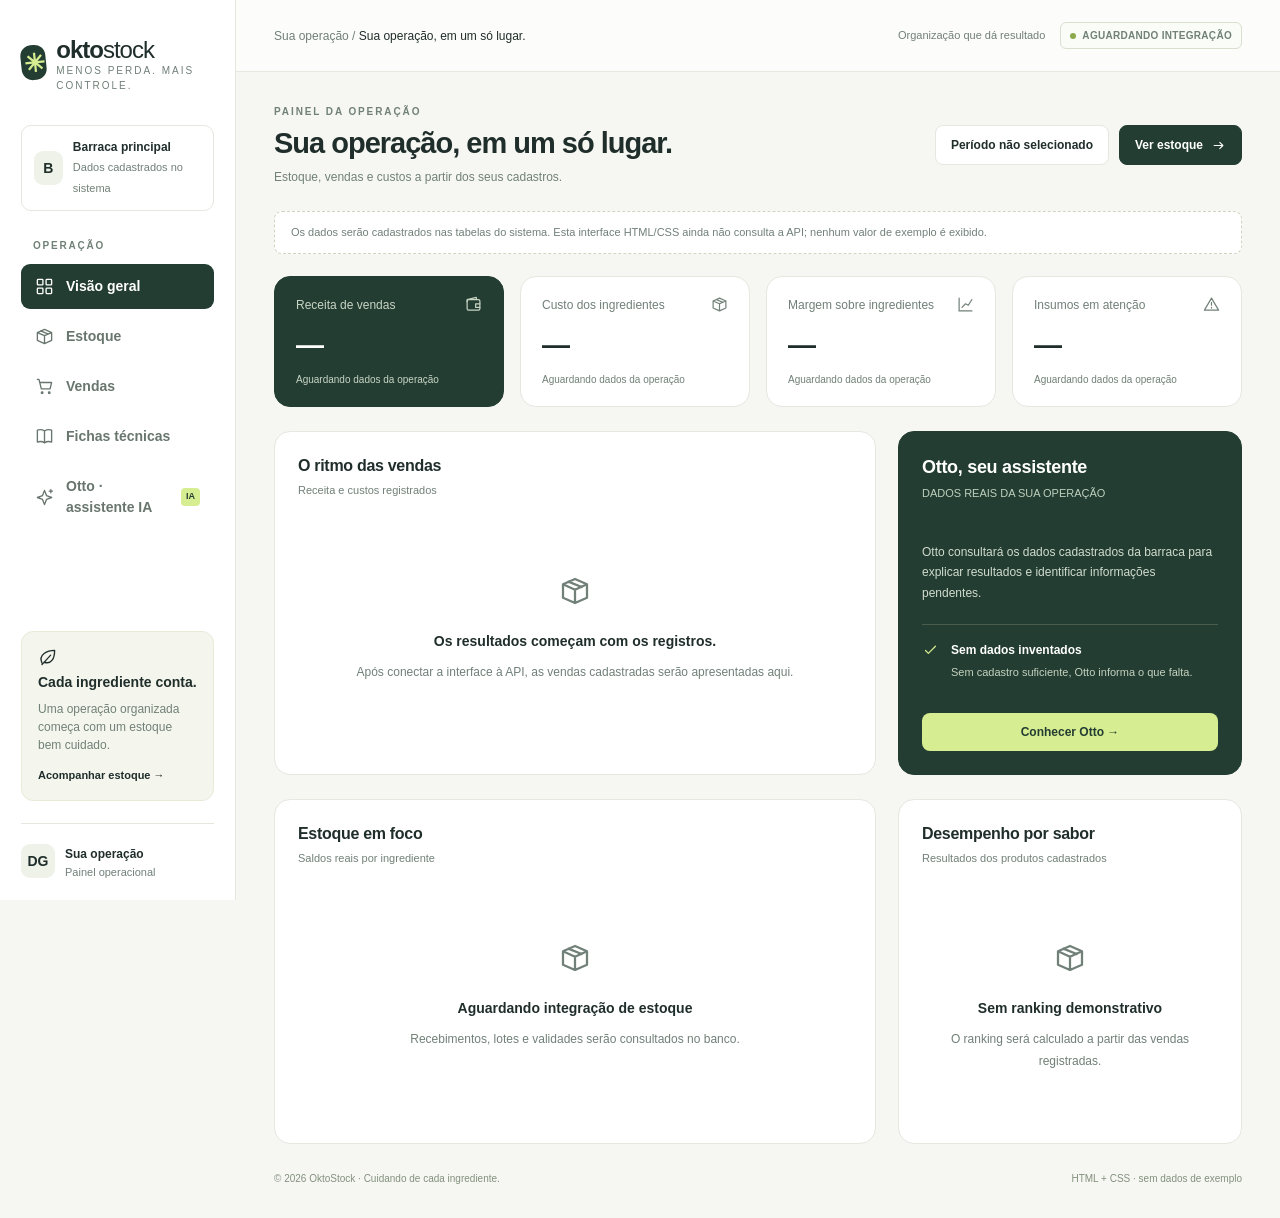
==== frontend/index.html @ 74c3a1d0 "html/css inicias feitos" ====
<!doctype html>
<html lang="pt-BR">
  <head>
    <meta charset="utf-8" />
    <meta name="viewport" content="width=device-width, initial-scale=1" />
    <meta
      name="description"
      content="OktoStock — gestão de estoque e operação para sua barraca. Interface preparada para dados cadastrados."
    />
    <meta name="color-scheme" content="light" />
    <title>Sua operação, em um só lugar. · OktoStock</title>
    <link rel="stylesheet" href="styles.css" />
  </head>
  <body>
    <a class="skip" href="#conteudo">Pular para o conteúdo</a>
    <div class="layout">
      <aside class="sidebar">
        <a class="brand" href="index.html" aria-label="OktoStock início"
          ><span class="logo">✳</span
          ><span class="brand-name"
            >okto<span style="font-weight: 400">stock</span
            ><small>MENOS PERDA. MAIS CONTROLE.</small></span
          ></a
        >
        <div class="workspace">
          <div class="avatar">B</div>
          <div>
            <strong>Barraca principal</strong
            ><span>Dados cadastrados no sistema</span>
          </div>
        </div>
        <p class="nav-label">OPERAÇÃO</p>
        <nav aria-label="Menu principal">
          <a href="index.html" aria-current="page" aria-label="Visão geral"
            ><svg class="icon" viewBox="0 0 24 24" aria-hidden="true">
              <rect x="3" y="3" width="7" height="7" rx="1" />
              <rect x="14" y="3" width="7" height="7" rx="1" />
              <rect x="3" y="14" width="7" height="7" rx="1" />
              <rect x="14" y="14" width="7" height="7" rx="1" /></svg
            ><span>Visão geral</span></a
          ><a href="estoque.html" aria-label="Estoque"
            ><svg class="icon" viewBox="0 0 24 24" aria-hidden="true">
              <path
                d="m3 7 9-4 9 4v10l-9 4-9-4Z M3 7l9 4 9-4 M12 11v10 M7 5l10 4"
              /></svg
            ><span>Estoque</span></a
          ><a href="vendas.html" aria-label="Vendas"
            ><svg class="icon" viewBox="0 0 24 24" aria-hidden="true">
              <path d="M3 3h2l3 12h11l2-8H6" />
              <circle cx="9" cy="20" r="1" />
              <circle cx="18" cy="20" r="1" /></svg
            ><span>Vendas</span></a
          ><a href="receitas.html" aria-label="Fichas técnicas"
            ><svg class="icon" viewBox="0 0 24 24" aria-hidden="true">
              <path
                d="M12 5c-3-2-6-2-9-1v15c3-1 6-1 9 1 3-2 6-2 9-1V4c-3-1-6-1-9 1Zm0 0v15"
              /></svg
            ><span>Fichas técnicas</span></a
          ><a href="agente.html" aria-label="Otto · assistente IA"
            ><svg class="icon" viewBox="0 0 24 24" aria-hidden="true">
              <path
                d="m12 3 2.5 6.5L21 12l-6.5 2.5L12 21l-2.5-6.5L3 12l6.5-2.5ZM20 2v4m-2-2h4"
              /></svg
            ><span>Otto · assistente IA</span><span class="nav-tag">IA</span></a
          >
        </nav>
        <div class="sidebar-bottom">
          <div class="tip">
            <svg class="icon" viewBox="0 0 24 24" aria-hidden="true">
              <path d="M5 19C0 8 12 3 21 3c0 10-4 18-13 15m-3 3L16 9" />
            </svg>
            <h3>Cada ingrediente conta.</h3>
            <p>Uma operação organizada começa com um estoque bem cuidado.</p>
            <a href="estoque.html">Acompanhar estoque →</a>
          </div>
          <div class="profile">
            <div class="avatar">DG</div>
            <div>
              <strong>Sua operação</strong><small>Painel operacional</small>
            </div>
          </div>
        </div>
      </aside>
      <main class="main" id="conteudo">
        <header class="topbar">
          <div class="crumb">
            Sua operação <span aria-hidden="true">/</span>
            <strong>Sua operação, em um só lugar.</strong>
          </div>
          <div class="top-meta">
            <span>Organização que dá resultado</span
            ><span class="demo-badge"
              ><span class="dot"></span> AGUARDANDO INTEGRAÇÃO</span
            >
          </div>
        </header>
        <div class="content">
          <section class="heading">
            <div>
              <p class="eyebrow">PAINEL DA OPERAÇÃO</p>
              <h1>Sua operação, em um só lugar.</h1>
              <p class="subtext">
                Estoque, vendas e custos a partir dos seus cadastros.
              </p>
            </div>
            <div class="actions">
              <span class="button">Período não selecionado</span
              ><a class="button primary" href="estoque.html"
                >Ver estoque
                <svg class="icon" viewBox="0 0 24 24" aria-hidden="true">
                  <path d="M5 12h14m-5-5 5 5-5 5" /></svg
              ></a>
            </div>
          </section>
          <div class="notice">
            Os dados serão cadastrados nas tabelas do sistema. Esta interface
            HTML/CSS ainda não consulta a API; nenhum valor de exemplo é
            exibido.
          </div>
          <div class="metrics">
            <article class="metric highlight">
              <div class="metric-top">
                Receita de vendas<svg
                  class="icon"
                  viewBox="0 0 24 24"
                  aria-hidden="true"
                >
                  <rect x="3" y="5" width="18" height="15" rx="2" />
                  <path d="M3 8V5l13-3v3m5 6h-6v5h6" />
                </svg>
              </div>
              <div class="metric-value">—</div>
              <p class="metric-foot">Aguardando dados da operação</p>
            </article>
            <article class="metric">
              <div class="metric-top">
                Custo dos ingredientes<svg
                  class="icon"
                  viewBox="0 0 24 24"
                  aria-hidden="true"
                >
                  <path
                    d="m3 7 9-4 9 4v10l-9 4-9-4Z M3 7l9 4 9-4 M12 11v10 M7 5l10 4"
                  />
                </svg>
              </div>
              <div class="metric-value">—</div>
              <p class="metric-foot">Aguardando dados da operação</p>
            </article>
            <article class="metric">
              <div class="metric-top">
                Margem sobre ingredientes<svg
                  class="icon"
                  viewBox="0 0 24 24"
                  aria-hidden="true"
                >
                  <path d="M3 3v18h18M7 16l5-5 4 2 5-8" />
                </svg>
              </div>
              <div class="metric-value">—</div>
              <p class="metric-foot">Aguardando dados da operação</p>
            </article>
            <article class="metric">
              <div class="metric-top">
                Insumos em atenção<svg
                  class="icon"
                  viewBox="0 0 24 24"
                  aria-hidden="true"
                >
                  <path d="m12 3 10 17H2Z M12 9v4m0 3v1" />
                </svg>
              </div>
              <div class="metric-value">—</div>
              <p class="metric-foot">Aguardando dados da operação</p>
            </article>
          </div>
          <div class="grid-main">
            <section class="panel">
              <div class="panel-head">
                <div>
                  <h2>O ritmo das vendas</h2>
                  <p>Receita e custos registrados</p>
                </div>
              </div>
              <div class="panel-body">
                <div class="empty-state">
                  <svg class="icon" viewBox="0 0 24 24" aria-hidden="true">
                    <path
                      d="m3 7 9-4 9 4v10l-9 4-9-4Z M3 7l9 4 9-4 M12 11v10 M7 5l10 4"
                    />
                  </svg>
                  <h3>Os resultados começam com os registros.</h3>
                  <p>
                    Após conectar a interface à API, as vendas cadastradas serão
                    apresentadas aqui.
                  </p>
                </div>
              </div>
            </section>
            <section class="panel ai-panel">
              <div class="panel-head">
                <div>
                  <h2>Otto, seu assistente</h2>
                  <p>DADOS REAIS DA SUA OPERAÇÃO</p>
                </div>
              </div>
              <div class="panel-body">
                <p class="ai-intro">
                  Otto consultará os dados cadastrados da barraca para explicar
                  resultados e identificar informações pendentes.
                </p>
                <div class="ai-item">
                  <svg class="icon" viewBox="0 0 24 24" aria-hidden="true">
                    <path d="m5 12 4 4L19 6" />
                  </svg>
                  <div>
                    <strong>Sem dados inventados</strong>
                    <p>Sem cadastro suficiente, Otto informa o que falta.</p>
                  </div>
                </div>
                <a class="button" href="agente.html">Conhecer Otto →</a>
              </div>
            </section>
          </div>
          <div class="two-cols">
            <section class="panel">
              <div class="panel-head">
                <div>
                  <h2>Estoque em foco</h2>
                  <p>Saldos reais por ingrediente</p>
                </div>
              </div>
              <div class="panel-body">
                <div class="empty-state">
                  <svg class="icon" viewBox="0 0 24 24" aria-hidden="true">
                    <path
                      d="m3 7 9-4 9 4v10l-9 4-9-4Z M3 7l9 4 9-4 M12 11v10 M7 5l10 4"
                    />
                  </svg>
                  <h3>Aguardando integração de estoque</h3>
                  <p>
                    Recebimentos, lotes e validades serão consultados no banco.
                  </p>
                </div>
              </div>
            </section>
            <section class="panel">
              <div class="panel-head">
                <div>
                  <h2>Desempenho por sabor</h2>
                  <p>Resultados dos produtos cadastrados</p>
                </div>
              </div>
              <div class="panel-body">
                <div class="empty-state">
                  <svg class="icon" viewBox="0 0 24 24" aria-hidden="true">
                    <path
                      d="m3 7 9-4 9 4v10l-9 4-9-4Z M3 7l9 4 9-4 M12 11v10 M7 5l10 4"
                    />
                  </svg>
                  <h3>Sem ranking demonstrativo</h3>
                  <p>
                    O ranking será calculado a partir das vendas registradas.
                  </p>
                </div>
              </div>
            </section>
          </div>
          <footer class="footer">
            <span>© 2026 OktoStock · Cuidando de cada ingrediente.</span
            ><span>HTML + CSS · sem dados de exemplo</span>
          </footer>
        </div>
      </main>
    </div>
  </body>
</html>
---- frontend/styles.css ----
@charset "UTF-8";
:root {
  --ink: #202e2b;
  --muted: #718078;
  --paper: #f6f7f2;
  --line: #e4e8df;
  --green: #233d32;
  --lime: #d7ed91;
  --orange: #c77a29;
  --white: #fff;
  --red: #a84838;
  --radius: 16px;
}
* {
  box-sizing: border-box;
}
body {
  margin: 0;
  background: var(--paper);
  color: var(--ink);
  font-family:
    Inter,
    -apple-system,
    BlinkMacSystemFont,
    "Segoe UI",
    sans-serif;
  font-size: 14px;
  line-height: 1.5;
}
a {
  color: inherit;
  text-decoration: none;
}
button,
input,
textarea {
  font: inherit;
}
button {
  cursor: pointer;
}
button:disabled {
  cursor: not-allowed;
  opacity: 0.55;
}
a:focus-visible,
button:focus-visible,
summary:focus-visible,
input:focus-visible,
textarea:focus-visible {
  outline: 3px solid #6e8937;
  outline-offset: 4px;
}
a:hover {
  color: #547c25;
}
.skip {
  position: fixed;
  top: -100px;
  left: 20px;
  background: white;
  padding: 12px;
  z-index: 5;
}
.skip:focus {
  top: 10px;
}
.layout {
  display: grid;
  grid-template-columns: 236px minmax(0, 1fr);
  min-height: 100vh;
}
.sidebar {
  position: sticky;
  top: 0;
  height: 100vh;
  overflow-y: auto;
  background: #fff;
  border-right: 1px solid var(--line);
  padding: 32px 21px 20px;
  display: flex;
  flex-direction: column;
}
.brand {
  display: flex;
  align-items: center;
  gap: 10px;
  font-size: 24px;
  font-weight: 800;
  letter-spacing: -1px;
}
.logo {
  width: 35px;
  height: 35px;
  background: var(--green);
  color: var(--lime);
  display: grid;
  place-items: center;
  border-radius: 11px;
  transform: rotate(-6deg);
  font-size: 25px;
}
.brand small {
  font-size: 10px;
  font-weight: 500;
  letter-spacing: 2px;
  display: block;
  color: var(--muted);
  margin-top: -5px;
}
.workspace {
  display: flex;
  gap: 10px;
  align-items: center;
  border: 1px solid var(--line);
  border-radius: 10px;
  padding: 12px;
  margin: 32px 0 27px;
}
.avatar {
  width: 34px;
  height: 34px;
  display: grid;
  place-items: center;
  background: #eef2e8;
  border-radius: 9px;
  font-weight: 700;
}
.workspace strong {
  display: block;
  font-size: 12px;
}
.workspace span {
  font-size: 11px;
  color: var(--muted);
}
.nav-label {
  font-size: 10px;
  color: var(--muted);
  font-weight: 700;
  letter-spacing: 1.8px;
  margin: 0 12px 11px;
}
nav {
  display: flex;
  flex-direction: column;
  gap: 5px;
}
nav a {
  display: flex;
  gap: 12px;
  align-items: center;
  padding: 12px 14px;
  border-radius: 9px;
  color: #68766e;
  font-weight: 550;
}
nav a[aria-current="page"] {
  background: var(--green);
  color: #fff;
}
nav a:hover:not([aria-current]) {
  background: #f0f4ea;
}
.icon {
  width: 19px;
  height: 19px;
  fill: none;
  stroke: currentColor;
  stroke-width: 1.7;
  stroke-linecap: round;
  stroke-linejoin: round;
  flex-shrink: 0;
}
.nav-tag {
  font-size: 9px;
  background: var(--lime);
  color: var(--green);
  border-radius: 4px;
  padding: 2px 5px;
  margin-left: auto;
}
.sidebar-bottom {
  margin-top: auto;
  padding-top: 28px;
}
.tip {
  background: #f4f6ed;
  border: 1px solid #e7ecd9;
  padding: 16px;
  border-radius: 12px;
  font-size: 12px;
}
.tip p {
  color: var(--muted);
  margin: 7px 0 12px;
}
.tip a {
  font-size: 11px;
  font-weight: 650;
}
.profile {
  border-top: 1px solid var(--line);
  margin-top: 22px;
  padding-top: 19px;
  display: flex;
  gap: 10px;
  align-items: center;
}
.profile strong {
  font-size: 12px;
}
.profile small {
  display: block;
  color: var(--muted);
  font-size: 11px;
}
.main {
  min-width: 0;
}
.topbar {
  padding: 22px 38px;
  display: flex;
  justify-content: space-between;
  align-items: center;
  border-bottom: 1px solid var(--line);
  background: rgba(255, 255, 255, 0.65);
  gap: 15px;
}
.crumb {
  font-size: 12px;
  color: var(--muted);
}
.crumb strong {
  color: var(--ink);
  font-weight: 500;
}
.top-meta {
  display: flex;
  gap: 15px;
  align-items: center;
  font-size: 11px;
  color: var(--muted);
}
.demo-badge {
  display: inline-flex;
  align-items: center;
  gap: 6px;
  padding: 5px 9px;
  border: 1px solid #d9dfcf;
  border-radius: 6px;
  font-size: 10px;
  font-weight: 650;
  letter-spacing: 0.3px;
  background: #fafcf7;
}
.dot {
  width: 6px;
  height: 6px;
  background: #8caa4b;
  border-radius: 50%;
  display: inline-block;
}
.content {
  padding: 32px 38px;
  max-width: 1600px;
  margin: auto;
}
.heading {
  display: flex;
  justify-content: space-between;
  align-items: center;
  margin-bottom: 25px;
  gap: 20px;
}
.eyebrow {
  text-transform: uppercase;
  font-size: 10px;
  letter-spacing: 1.9px;
  color: var(--muted);
  font-weight: 700;
  margin: 0 0 6px;
}
h1 {
  font-size: 29px;
  line-height: 1.25;
  letter-spacing: -1px;
  margin: 0 0 7px;
  font-weight: 650;
}
h2 {
  font-size: 16px;
  letter-spacing: -0.3px;
  margin: 0;
}
h3 {
  font-size: 14px;
  margin: 0;
}
p {
  margin: 0;
}
.subtext {
  font-size: 12px;
  color: var(--muted);
}
.actions {
  display: flex;
  gap: 10px;
  align-items: center;
}
.button {
  display: inline-flex;
  align-items: center;
  justify-content: center;
  gap: 8px;
  padding: 10px 15px;
  border: 1px solid var(--line);
  border-radius: 8px;
  background: #fff;
  font-weight: 600;
  font-size: 12px;
  white-space: nowrap;
}
.button.primary {
  background: var(--green);
  color: white;
  border-color: var(--green);
}
.button.primary:hover {
  background: #395a45;
}
.button .icon {
  width: 15px;
  height: 15px;
}
.banner {
  display: flex;
  align-items: center;
  gap: 12px;
  background: #edf2e0;
  border: 1px solid #e0e8cc;
  padding: 12px 17px;
  border-radius: 10px;
  margin-bottom: 25px;
  font-size: 12px;
}
.banner .icon {
  color: #61773b;
}
.banner a {
  margin-left: auto;
  white-space: nowrap;
  font-weight: 600;
  font-size: 11px;
}
.metrics {
  display: grid;
  grid-template-columns: repeat(4, minmax(0, 1fr));
  gap: 16px;
  margin-bottom: 24px;
}
.metric {
  background: #fff;
  border: 1px solid var(--line);
  border-radius: var(--radius);
  padding: 19px 21px;
}
.metric-top {
  display: flex;
  justify-content: space-between;
  color: var(--muted);
  font-size: 12px;
  align-items: center;
  margin-bottom: 14px;
}
.metric-top .icon {
  width: 17px;
  height: 17px;
}
.metric-value {
  font-size: 28px;
  letter-spacing: -1.2px;
  font-weight: 650;
  line-height: 1.2;
}
.metric-value small {
  font-size: 17px;
}
.metric-foot {
  font-size: 10px;
  color: var(--muted);
  margin-top: 11px;
}
.metric-foot strong {
  color: #698437;
  font-weight: 600;
}
.metric.highlight {
  background: var(--green);
  color: #fff;
  border-color: var(--green);
}
.metric.highlight .metric-top,
.metric.highlight .metric-foot {
  color: #c8d5c4;
}
.metric.highlight .metric-foot strong {
  color: var(--lime);
}
.grid-main {
  display: grid;
  grid-template-columns: minmax(0, 1.75fr) minmax(270px, 1fr);
  gap: 22px;
  margin-bottom: 24px;
}
.panel {
  background: white;
  border: 1px solid var(--line);
  border-radius: var(--radius);
  min-width: 0;
  overflow: hidden;
}
.panel-head {
  display: flex;
  align-items: center;
  justify-content: space-between;
  padding: 22px 23px 10px;
  gap: 12px;
}
.panel-head p {
  font-size: 11px;
  color: var(--muted);
  margin-top: 4px;
}
.panel-head > a {
  font-size: 11px;
  color: #65783e;
  font-weight: 600;
}
.panel-body {
  padding: 18px 23px 23px;
}
.period {
  font-size: 10px;
  padding: 6px 9px;
  background: #f5f7ef;
  border: 1px solid var(--line);
  border-radius: 6px;
  white-space: nowrap;
}
.legend {
  display: flex;
  gap: 15px;
  font-size: 10px;
  color: var(--muted);
  padding: 4px 23px;
}
.legend span:before {
  content: "";
  display: inline-block;
  width: 7px;
  height: 7px;
  background: var(--green);
  border-radius: 2px;
  margin-right: 5px;
}
.legend span:last-child:before {
  background: var(--lime);
}
.chart {
  height: 205px;
  margin: 17px 24px 20px 56px;
  display: flex;
  gap: 9%;
  align-items: flex-end;
  justify-content: space-around;
  border-bottom: 1px solid var(--line);
  background: repeating-linear-gradient(
    to top,
    transparent 0,
    transparent 49px,
    #edf0e8 50px
  );
  position: relative;
}
.chart:before {
  content: "R$ 1.000";
  position: absolute;
  left: -46px;
  top: -5px;
  font-size: 9px;
  color: var(--muted);
}
.chart:after {
  content: "R$ 0";
  position: absolute;
  left: -30px;
  bottom: -5px;
  font-size: 9px;
  color: var(--muted);
}
.bar-pair {
  height: 100%;
  width: 34px;
  display: flex;
  align-items: flex-end;
  gap: 4px;
  position: relative;
}
.bar {
  width: 15px;
  background: var(--green);
  border-radius: 4px 4px 0 0;
}
.bar.alt {
  background: var(--lime);
}
.bar-pair > span {
  position: absolute;
  bottom: -23px;
  left: 50%;
  transform: translateX(-50%);
  font-size: 10px;
  color: var(--muted);
}
.chart-footer {
  margin: 38px 23px 19px;
  padding-top: 12px;
  border-top: 1px solid var(--line);
  font-size: 10px;
  color: var(--muted);
  display: flex;
  justify-content: space-between;
}
.ai-panel {
  background: var(--green);
  border-color: var(--green);
  color: white;
  position: relative;
}
.ai-panel .panel-head p {
  color: #bfcfbd;
}
.spark {
  width: 37px;
  height: 37px;
  background: #405643;
  border: 1px solid #566749;
  border-radius: 11px;
  display: grid;
  place-items: center;
  color: var(--lime);
}
.ai-panel h2 {
  font-size: 18px;
}
.ai-intro {
  font-size: 12px;
  color: #d1dccd;
  line-height: 1.7;
  margin: 12px 0 21px;
}
.ai-item {
  display: flex;
  gap: 12px;
  padding: 14px 0;
  border-top: 1px solid #4a5d4b;
}
.ai-item .icon {
  color: var(--lime);
  margin-top: 2px;
  width: 17px;
}
.ai-item p {
  font-size: 11px;
  color: #c5d2bf;
  margin-top: 4px;
}
.ai-item strong {
  font-size: 12px;
  font-weight: 550;
}
.ai-panel .button {
  width: 100%;
  background: var(--lime);
  border: 0;
  color: var(--green);
  margin-top: 18px;
}
.two-cols {
  display: grid;
  grid-template-columns: minmax(0, 1.75fr) minmax(270px, 1fr);
  gap: 22px;
}
.table-scroll {
  overflow: auto;
}
table {
  border-collapse: collapse;
  width: 100%;
  text-align: left;
  white-space: nowrap;
  font-size: 12px;
}
th {
  color: var(--muted);
  font-size: 10px;
  font-weight: 500;
  background: #fafbf7;
  padding: 12px 23px;
  border-bottom: 1px solid var(--line);
}
td {
  padding: 14px 23px;
  border-bottom: 1px solid #eff1e9;
}
tbody tr:last-child td {
  border-bottom: 0;
}
.item-title {
  font-weight: 600;
}
.item-title small {
  display: block;
  color: var(--muted);
  font-size: 10px;
  font-weight: 400;
  margin-top: 3px;
}
.pill {
  padding: 4px 8px;
  font-size: 10px;
  display: inline-block;
  border-radius: 5px;
  background: #eef3e3;
  color: #5d713c;
  font-weight: 550;
}
.pill.warn {
  color: #a16b24;
  background: #faf0db;
}
.pill.red {
  color: #a34b3d;
  background: #f9e9e4;
}
.rank-item {
  display: flex;
  gap: 12px;
  align-items: center;
  padding: 13px 0;
  border-bottom: 1px solid #eff1e9;
}
.rank-item:last-child {
  border: 0;
}
.rank-number {
  font-size: 10px;
  color: var(--muted);
  width: 17px;
}
.food-symbol {
  width: 36px;
  height: 36px;
  border-radius: 10px;
  background: #f4ead5;
  display: grid;
  place-items: center;
  font-size: 18px;
}
.rank-item strong {
  font-size: 12px;
}
.rank-item small {
  display: block;
  font-size: 10px;
  color: var(--muted);
}
.rank-item .count {
  margin-left: auto;
  font-size: 12px;
  font-weight: 650;
}
.footer {
  display: flex;
  justify-content: space-between;
  font-size: 10px;
  color: #83907e;
  margin-top: 27px;
  gap: 15px;
}
.notice {
  font-size: 11px;
  color: var(--muted);
  padding: 12px 16px;
  background: #fff;
  border: 1px dashed #cdd6bf;
  border-radius: 8px;
  margin-bottom: 22px;
}
.tabs {
  display: flex;
  gap: 20px;
  margin: 0 0 22px;
  border-bottom: 1px solid var(--line);
  font-size: 12px;
}
.tabs a {
  padding: 0 3px 12px;
}
.tabs .selected {
  border-bottom: 2px solid var(--green);
  font-weight: 650;
}
.cards {
  display: grid;
  grid-template-columns: repeat(3, minmax(0, 1fr));
  gap: 20px;
}
.recipe-art {
  height: 135px;
  background: #eef0df;
  display: flex;
  align-items: center;
  justify-content: center;
  font-size: 60px;
  border-bottom: 1px solid var(--line);
}
.recipe-art.orange {
  background: #f4e6cc;
}
.recipe-art.pink {
  background: #f1e5dc;
}
.recipe-card .panel-body {
  padding: 20px;
}
.recipe-title {
  display: flex;
  justify-content: space-between;
  gap: 8px;
}
.recipe-card p {
  font-size: 12px;
  color: var(--muted);
  margin: 8px 0 17px;
}
.recipe-info {
  display: flex;
  justify-content: space-between;
  padding: 12px 0;
  border-top: 1px solid var(--line);
  font-size: 11px;
}
.recipe-info strong {
  font-size: 15px;
}
.recipe-card summary {
  cursor: pointer;
  font-size: 12px;
  font-weight: 600;
  padding: 12px 0 0;
  color: #526c31;
}
.recipe-card ul {
  padding-left: 17px;
  font-size: 11px;
  color: var(--muted);
}
.agent-grid {
  display: grid;
  grid-template-columns: minmax(0, 1.7fr) minmax(260px, 1fr);
  gap: 23px;
}
.agent-welcome {
  padding: 35px 32px;
}
.agent-welcome h2 {
  font-size: 25px;
  margin: 18px 0 10px;
  letter-spacing: -0.7px;
}
.agent-welcome > p {
  max-width: 440px;
  color: var(--muted);
  font-size: 13px;
  line-height: 1.8;
}
.suggestions {
  display: grid;
  grid-template-columns: 1fr 1fr;
  gap: 11px;
  margin: 28px 0;
}
.suggestion {
  padding: 16px;
  border: 1px solid var(--line);
  border-radius: 10px;
  background: #fafbf7;
}
.suggestion .icon {
  color: #739146;
  margin-bottom: 12px;
}
.suggestion strong {
  font-size: 12px;
  display: block;
}
.suggestion p {
  font-size: 11px;
  color: var(--muted);
  margin-top: 5px;
}
.question-box {
  border: 1px solid #dce3d2;
  padding: 16px;
  border-radius: 12px;
  background: #f7f9f2;
}
.question-box textarea {
  display: block;
  width: 100%;
  background: transparent;
  border: 0;
  resize: vertical;
  min-height: 60px;
  color: var(--muted);
  font-size: 12px;
}
.question-bottom {
  display: flex;
  justify-content: space-between;
  align-items: center;
  gap: 12px;
  font-size: 10px;
  color: var(--muted);
}
.status-list {
  list-style: none;
  padding: 0;
  margin: 0;
}
.status-list li {
  padding: 15px 0;
  border-bottom: 1px solid var(--line);
  display: flex;
  justify-content: space-between;
  gap: 10px;
  font-size: 12px;
}
.status-list li:last-child {
  border: 0;
}
.help {
  font-size: 12px;
  color: var(--muted);
  line-height: 1.8;
}
.help summary {
  cursor: pointer;
  color: var(--ink);
  font-weight: 600;
  padding: 10px 0;
}
.help p {
  padding: 0 0 12px;
}
.code {
  font-family: monospace;
  background: #f1f4eb;
  border-radius: 4px;
  padding: 2px 5px;
  font-size: 11px;
  overflow-wrap: anywhere;
}
.callout {
  background: #f1f5e6;
  border: 1px solid #dce6c5;
  border-radius: 12px;
  padding: 21px;
  margin-top: 20px;
}
.callout p {
  font-size: 12px;
  color: #67745a;
  margin: 8px 0 0;
}
.sales-summary {
  display: flex;
  gap: 30px;
  padding: 21px 23px;
  border-top: 1px solid var(--line);
  font-size: 12px;
}
.sales-summary strong {
  display: block;
  font-size: 18px;
  margin-top: 4px;
}
.mobile-label {
  display: none;
}
@media (min-width: 1600px) {
  .content {
    padding-top: 42px;
  }
  .chart {
    height: 240px;
  }
}
@media (max-width: 1150px) {
  .layout {
    grid-template-columns: 200px minmax(0, 1fr);
  }
  .sidebar {
    padding: 28px 14px;
  }
  .content {
    padding: 27px 24px;
  }
  .topbar {
    padding: 20px 24px;
  }
  .metrics {
    gap: 12px;
  }
  .metric {
    padding: 16px;
  }
  .metric-value {
    font-size: 24px;
  }
  .grid-main,
  .two-cols {
    grid-template-columns: minmax(0, 1.4fr) minmax(250px, 1fr);
  }
  .cards {
    grid-template-columns: repeat(2, minmax(0, 1fr));
  }
  .heading .actions .button:first-child {
    display: none;
  }
}
@media (max-width: 900px) {
  .layout {
    grid-template-columns: 76px minmax(0, 1fr);
  }
  .sidebar {
    padding: 25px 12px;
  }
  .brand {
    justify-content: center;
  }
  .brand-name,
  .workspace,
  .nav-label,
  nav a span,
  .sidebar-bottom,
  .profile {
    display: none;
  }
  nav {
    margin-top: 40px;
  }
  nav a {
    padding: 14px;
    justify-content: center;
  }
  .grid-main,
  .two-cols,
  .agent-grid {
    grid-template-columns: 1fr;
  }
  .metrics {
    grid-template-columns: repeat(2, minmax(0, 1fr));
  }
  .ai-panel .panel-body {
    padding-top: 5px;
  }
  .ai-item {
    padding: 12px 0;
  }
  .top-meta > span:first-child {
    display: none;
  }
  .chart {
    height: 220px;
  }
  .heading {
    align-items: flex-start;
  }
}
@media (max-width: 560px) {
  .layout {
    display: block;
  }
  .sidebar {
    position: relative;
    height: auto;
    width: 100%;
    padding: 15px 17px;
    border-right: 0;
    border-bottom: 1px solid var(--line);
  }
  .brand {
    justify-content: flex-start;
    font-size: 21px;
  }
  .brand-name {
    display: block;
  }
  .brand small {
    font-size: 8px;
  }
  .logo {
    height: 30px;
    width: 30px;
  }
  .sidebar nav {
    margin-top: 17px;
    flex-direction: row;
    justify-content: space-between;
    gap: 3px;
  }
  nav a {
    padding: 9px 11px;
  }
  .topbar {
    padding: 13px 18px;
  }
  .content {
    padding: 24px 17px;
  }
  .heading {
    gap: 12px;
  }
  .heading .actions {
    display: none;
  }
  h1 {
    font-size: 26px;
  }
  .metrics {
    gap: 10px;
  }
  .metric {
    padding: 15px 12px;
  }
  .metric-top {
    font-size: 10px;
    gap: 4px;
  }
  .metric-top .icon {
    width: 14px;
  }
  .metric-value {
    font-size: 23px;
  }
  .metric-foot {
    font-size: 9px;
  }
  .banner {
    align-items: flex-start;
    font-size: 11px;
    padding: 12px;
    gap: 8px;
  }
  .banner a {
    display: none;
  }
  .banner .icon {
    width: 17px;
  }
  .panel-head {
    padding: 20px 17px 10px;
  }
  .panel-body {
    padding: 16px 17px 20px;
  }
  .panel-head h2 {
    font-size: 15px;
  }
  .cards {
    grid-template-columns: 1fr;
  }
  .agent-welcome {
    padding: 24px 20px;
  }
  .suggestions {
    grid-template-columns: 1fr;
  }
  .question-bottom {
    align-items: flex-end;
  }
  .footer {
    font-size: 9px;
  }
  .top-meta {
    gap: 0;
  }
  .demo-badge {
    font-size: 9px;
  }
  .chart {
    gap: 4%;
    margin-right: 18px;
  }
  .chart-footer {
    font-size: 9px;
  }
  .sales-summary {
    gap: 20px;
  }
  .tabs {
    gap: 18px;
    font-size: 11px;
  }
  th,
  td {
    padding-left: 17px;
    padding-right: 17px;
  }
}

.empty-state {
  text-align: center;
  padding: 48px 18px;
  color: var(--muted);
}
.empty-state .icon {
  width: 32px;
  height: 32px;
  margin-bottom: 18px;
}
.empty-state h3 {
  color: var(--ink);
  margin-bottom: 10px;
}
.empty-state p {
  max-width: 440px;
  margin: auto;
  font-size: 12px;
  line-height: 1.8;
}

.flavor-cards {
  grid-template-columns: repeat(2, minmax(0, 1fr));
}
.potato-photo {
  background: #e9eddf;
  aspect-ratio: 4 / 3;
  padding: 12px;
  border-bottom: 1px solid var(--line);
}
.potato-photo img {
  display: block;
  width: 100%;
  height: 100%;
  object-fit: contain;
  border-radius: 10px;
}
.recipe-card .photo-credit {
  border-top: 1px solid var(--line);
}
.recipe-card .photo-credit p {
  margin-bottom: 7px;
  font-size: 11px;
}
.photo-credit a {
  font-size: 11px;
  text-decoration: underline;
  text-underline-offset: 3px;
}
@media (max-width: 620px) {
  .flavor-cards {
    grid-template-columns: 1fr;
  }
}
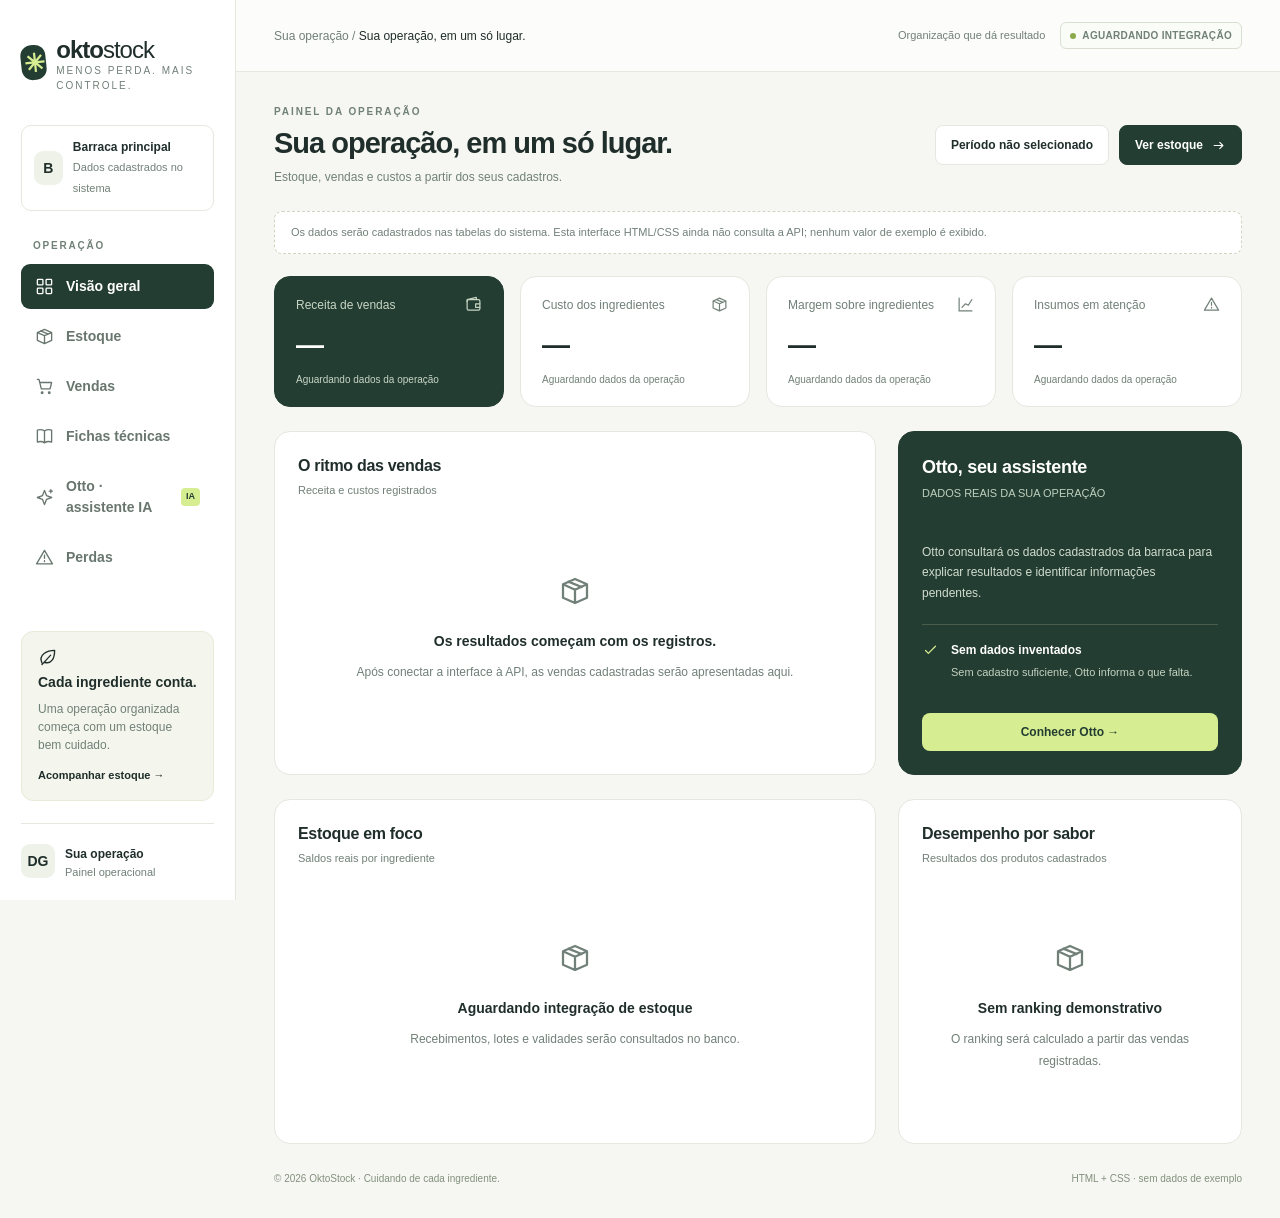
==== commit d13ba07c: "parte sobre perdas das receitas, estoque" ====
--- a/frontend/index.html
+++ b/frontend/index.html
@@ -63,6 +63,11 @@
               /></svg
             ><span>Otto · assistente IA</span><span class="nav-tag">IA</span></a
           >
+          <a href="perdas.html" aria-label="Perdas"
+            ><svg class="icon" viewBox="0 0 24 24" aria-hidden="true">
+              <path d="m12 3 10 17H2Z M12 9v4m0 3v1" /></svg
+            ><span>Perdas</span></a
+          >
         </nav>
         <div class="sidebar-bottom">
           <div class="tip">
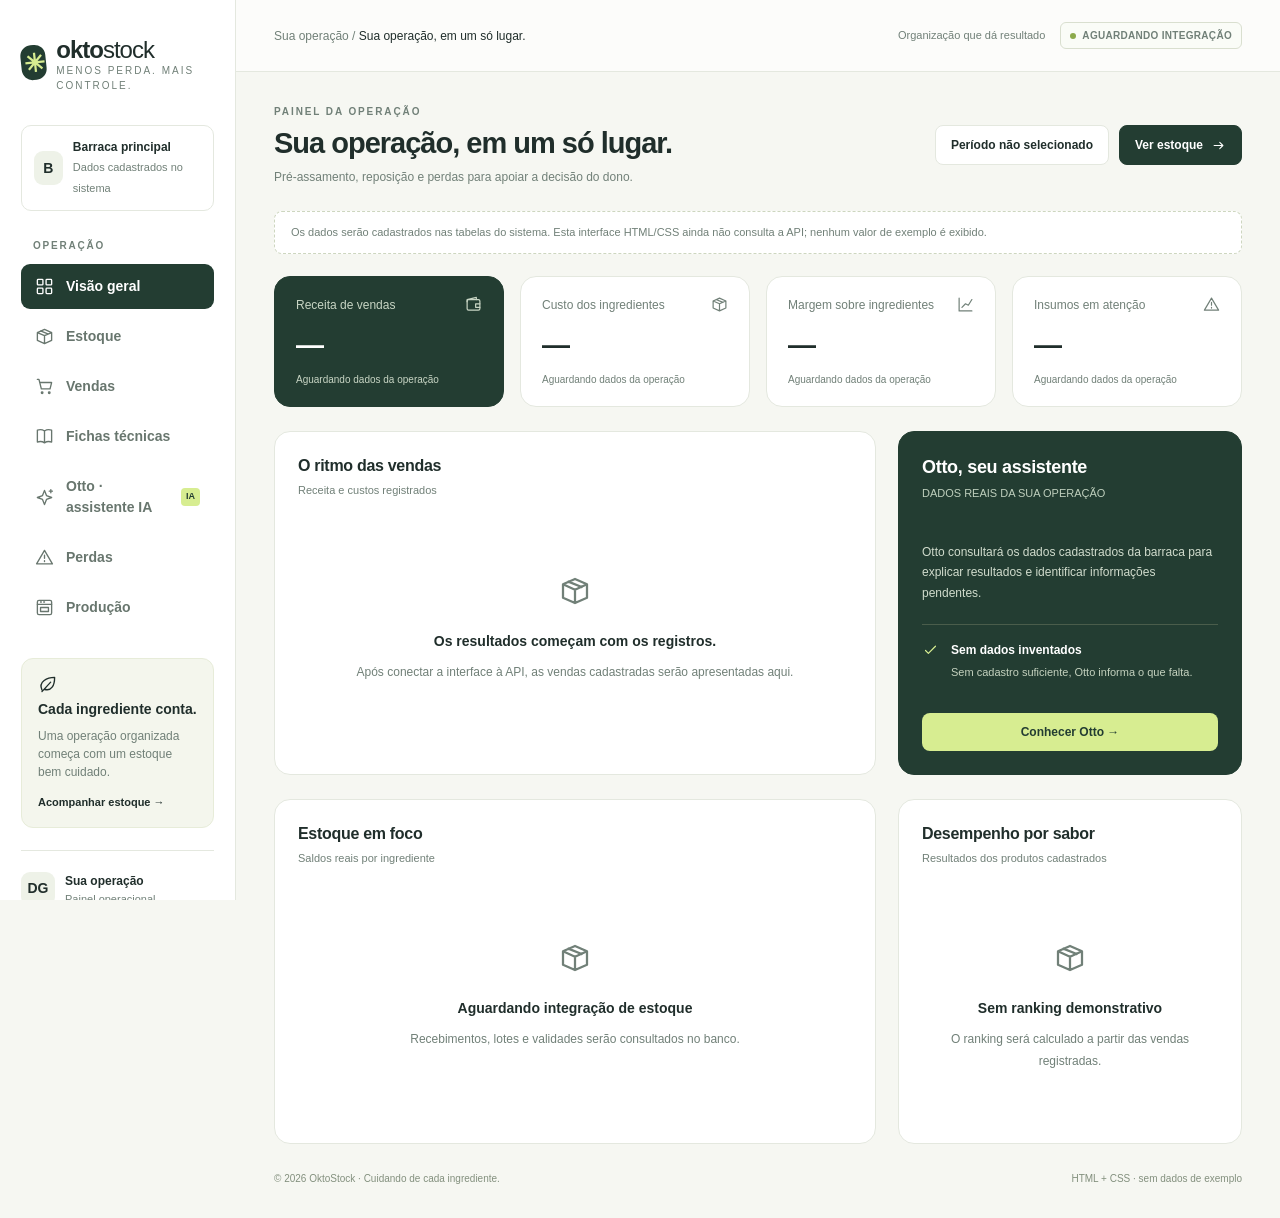
==== commit 7d2bc2e1: "Adiciona planejamento de pre-assamento e foco em perdas para a banca" ====
--- a/frontend/index.html
+++ b/frontend/index.html
@@ -68,6 +68,12 @@
               <path d="m12 3 10 17H2Z M12 9v4m0 3v1" /></svg
             ><span>Perdas</span></a
           >
+          <a href="producao.html" aria-label="Produção"
+            ><svg class="icon" viewBox="0 0 24 24" aria-hidden="true">
+              <rect x="3" y="3" width="18" height="18" rx="2" />
+              <path d="M3 8h18M7 5h1m3 0h1M7 12h10v5H7Z" /></svg
+            ><span>Produção</span></a
+          >
         </nav>
         <div class="sidebar-bottom">
           <div class="tip">
@@ -105,7 +111,7 @@
               <p class="eyebrow">PAINEL DA OPERAÇÃO</p>
               <h1>Sua operação, em um só lugar.</h1>
               <p class="subtext">
-                Estoque, vendas e custos a partir dos seus cadastros.
+                Pré-assamento, reposição e perdas para apoiar a decisão do dono.
               </p>
             </div>
             <div class="actions">
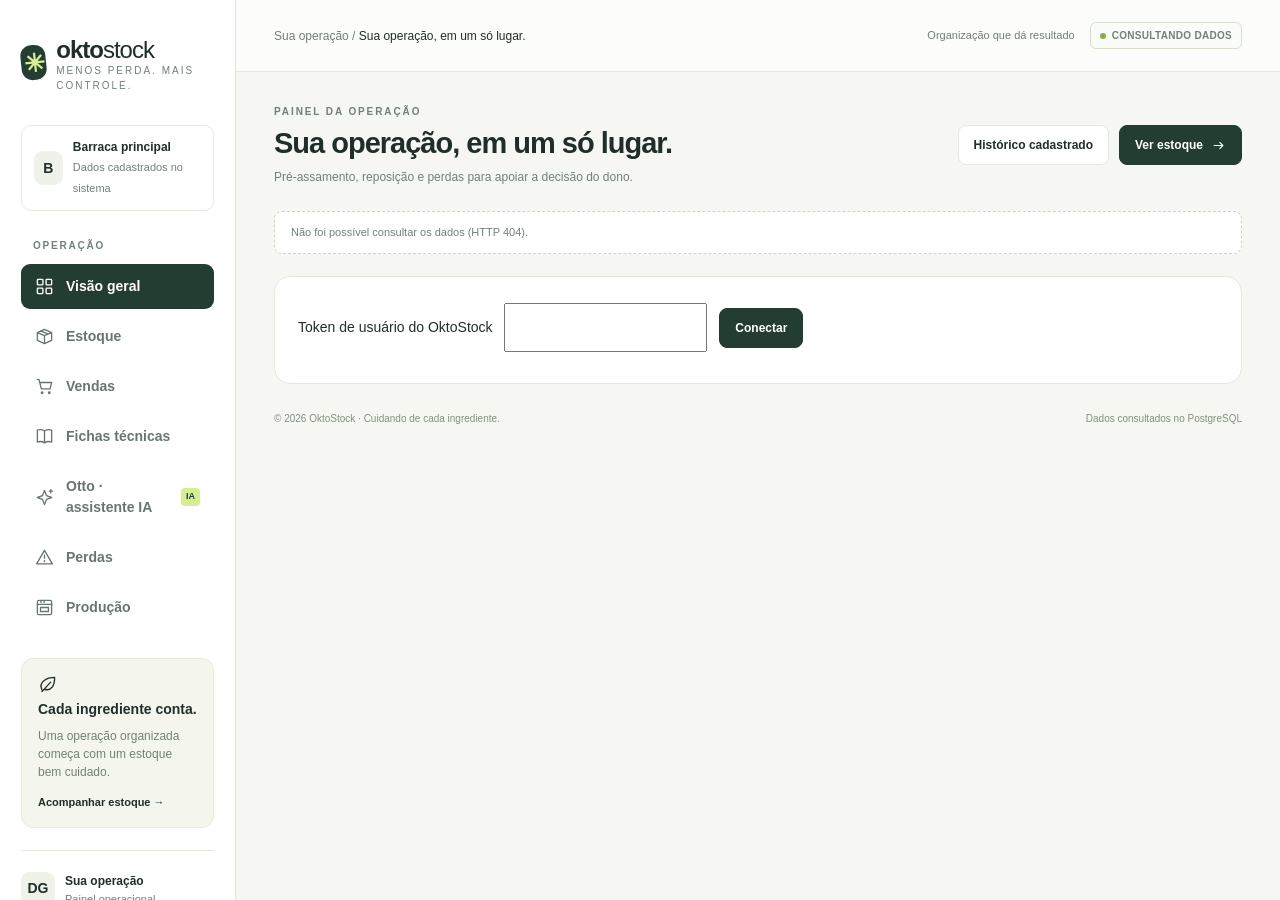
==== commit 76c2a0f8: "banco e dados" ====
--- a/frontend/index.html
+++ b/frontend/index.html
@@ -101,7 +101,7 @@
           <div class="top-meta">
             <span>Organização que dá resultado</span
             ><span class="demo-badge"
-              ><span class="dot"></span> AGUARDANDO INTEGRAÇÃO</span
+              ><span class="dot"></span> CONSULTANDO DADOS</span
             >
           </div>
         </header>
@@ -115,7 +115,7 @@
               </p>
             </div>
             <div class="actions">
-              <span class="button">Período não selecionado</span
+              <span class="button">Histórico cadastrado</span
               ><a class="button primary" href="estoque.html"
                 >Ver estoque
                 <svg class="icon" viewBox="0 0 24 24" aria-hidden="true">
@@ -123,166 +123,21 @@
               ></a>
             </div>
           </section>
-          <div class="notice">
-            Os dados serão cadastrados nas tabelas do sistema. Esta interface
-            HTML/CSS ainda não consulta a API; nenhum valor de exemplo é
-            exibido.
-          </div>
-          <div class="metrics">
-            <article class="metric highlight">
-              <div class="metric-top">
-                Receita de vendas<svg
-                  class="icon"
-                  viewBox="0 0 24 24"
-                  aria-hidden="true"
-                >
-                  <rect x="3" y="5" width="18" height="15" rx="2" />
-                  <path d="M3 8V5l13-3v3m5 6h-6v5h6" />
-                </svg>
-              </div>
-              <div class="metric-value">—</div>
-              <p class="metric-foot">Aguardando dados da operação</p>
-            </article>
-            <article class="metric">
-              <div class="metric-top">
-                Custo dos ingredientes<svg
-                  class="icon"
-                  viewBox="0 0 24 24"
-                  aria-hidden="true"
-                >
-                  <path
-                    d="m3 7 9-4 9 4v10l-9 4-9-4Z M3 7l9 4 9-4 M12 11v10 M7 5l10 4"
-                  />
-                </svg>
-              </div>
-              <div class="metric-value">—</div>
-              <p class="metric-foot">Aguardando dados da operação</p>
-            </article>
-            <article class="metric">
-              <div class="metric-top">
-                Margem sobre ingredientes<svg
-                  class="icon"
-                  viewBox="0 0 24 24"
-                  aria-hidden="true"
-                >
-                  <path d="M3 3v18h18M7 16l5-5 4 2 5-8" />
-                </svg>
-              </div>
-              <div class="metric-value">—</div>
-              <p class="metric-foot">Aguardando dados da operação</p>
-            </article>
-            <article class="metric">
-              <div class="metric-top">
-                Insumos em atenção<svg
-                  class="icon"
-                  viewBox="0 0 24 24"
-                  aria-hidden="true"
-                >
-                  <path d="m12 3 10 17H2Z M12 9v4m0 3v1" />
-                </svg>
-              </div>
-              <div class="metric-value">—</div>
-              <p class="metric-foot">Aguardando dados da operação</p>
-            </article>
-          </div>
-          <div class="grid-main">
-            <section class="panel">
-              <div class="panel-head">
-                <div>
-                  <h2>O ritmo das vendas</h2>
-                  <p>Receita e custos registrados</p>
-                </div>
-              </div>
-              <div class="panel-body">
-                <div class="empty-state">
-                  <svg class="icon" viewBox="0 0 24 24" aria-hidden="true">
-                    <path
-                      d="m3 7 9-4 9 4v10l-9 4-9-4Z M3 7l9 4 9-4 M12 11v10 M7 5l10 4"
-                    />
-                  </svg>
-                  <h3>Os resultados começam com os registros.</h3>
-                  <p>
-                    Após conectar a interface à API, as vendas cadastradas serão
-                    apresentadas aqui.
-                  </p>
-                </div>
-              </div>
-            </section>
-            <section class="panel ai-panel">
-              <div class="panel-head">
-                <div>
-                  <h2>Otto, seu assistente</h2>
-                  <p>DADOS REAIS DA SUA OPERAÇÃO</p>
-                </div>
-              </div>
-              <div class="panel-body">
-                <p class="ai-intro">
-                  Otto consultará os dados cadastrados da barraca para explicar
-                  resultados e identificar informações pendentes.
-                </p>
-                <div class="ai-item">
-                  <svg class="icon" viewBox="0 0 24 24" aria-hidden="true">
-                    <path d="m5 12 4 4L19 6" />
-                  </svg>
-                  <div>
-                    <strong>Sem dados inventados</strong>
-                    <p>Sem cadastro suficiente, Otto informa o que falta.</p>
-                  </div>
-                </div>
-                <a class="button" href="agente.html">Conhecer Otto →</a>
-              </div>
-            </section>
-          </div>
-          <div class="two-cols">
-            <section class="panel">
-              <div class="panel-head">
-                <div>
-                  <h2>Estoque em foco</h2>
-                  <p>Saldos reais por ingrediente</p>
-                </div>
-              </div>
-              <div class="panel-body">
-                <div class="empty-state">
-                  <svg class="icon" viewBox="0 0 24 24" aria-hidden="true">
-                    <path
-                      d="m3 7 9-4 9 4v10l-9 4-9-4Z M3 7l9 4 9-4 M12 11v10 M7 5l10 4"
-                    />
-                  </svg>
-                  <h3>Aguardando integração de estoque</h3>
-                  <p>
-                    Recebimentos, lotes e validades serão consultados no banco.
-                  </p>
-                </div>
-              </div>
-            </section>
-            <section class="panel">
-              <div class="panel-head">
-                <div>
-                  <h2>Desempenho por sabor</h2>
-                  <p>Resultados dos produtos cadastrados</p>
-                </div>
-              </div>
-              <div class="panel-body">
-                <div class="empty-state">
-                  <svg class="icon" viewBox="0 0 24 24" aria-hidden="true">
-                    <path
-                      d="m3 7 9-4 9 4v10l-9 4-9-4Z M3 7l9 4 9-4 M12 11v10 M7 5l10 4"
-                    />
-                  </svg>
-                  <h3>Sem ranking demonstrativo</h3>
-                  <p>
-                    O ranking será calculado a partir das vendas registradas.
-                  </p>
-                </div>
-              </div>
-            </section>
-          </div>
+          <div class="notice" id="connection-status" role="status">Carregando dados da operação…</div>
+          <form id="panel-login" class="panel panel-body" hidden>
+            <label for="panel-token">Token de usuário do OktoStock</label>
+            <input id="panel-token" type="password" autocomplete="off" required />
+            <button class="button primary" type="submit">Conectar</button>
+          </form>
+          <div id="live-content" aria-live="polite"></div>
+          <noscript>Ative o JavaScript para consultar os registros da operação.</noscript>
           <footer class="footer">
             <span>© 2026 OktoStock · Cuidando de cada ingrediente.</span
-            ><span>HTML + CSS · sem dados de exemplo</span>
+            ><span>Dados consultados no PostgreSQL</span>
           </footer>
         </div>
       </main>
     </div>
+    <script src="painel.js" defer></script>
   </body>
 </html>
--- a/frontend/styles.css
+++ b/frontend/styles.css
@@ -1177,3 +1177,11 @@
     grid-template-columns: 1fr;
   }
 }
+
+/* Dados da API, preservando o layout do painel. */
+.live-panel { margin-bottom: 24px; }
+.live-recipes { grid-template-columns: repeat(auto-fit, minmax(min(100%, 340px), 1fr)); align-items: start; }
+#live-content .metric-value { font-size: clamp(1.3rem, 2vw, 2rem); }
+#panel-login { margin-bottom: 24px; }
+#panel-login input { padding: 12px; margin: 8px; max-width: 100%; }
+[hidden] { display: none !important; }
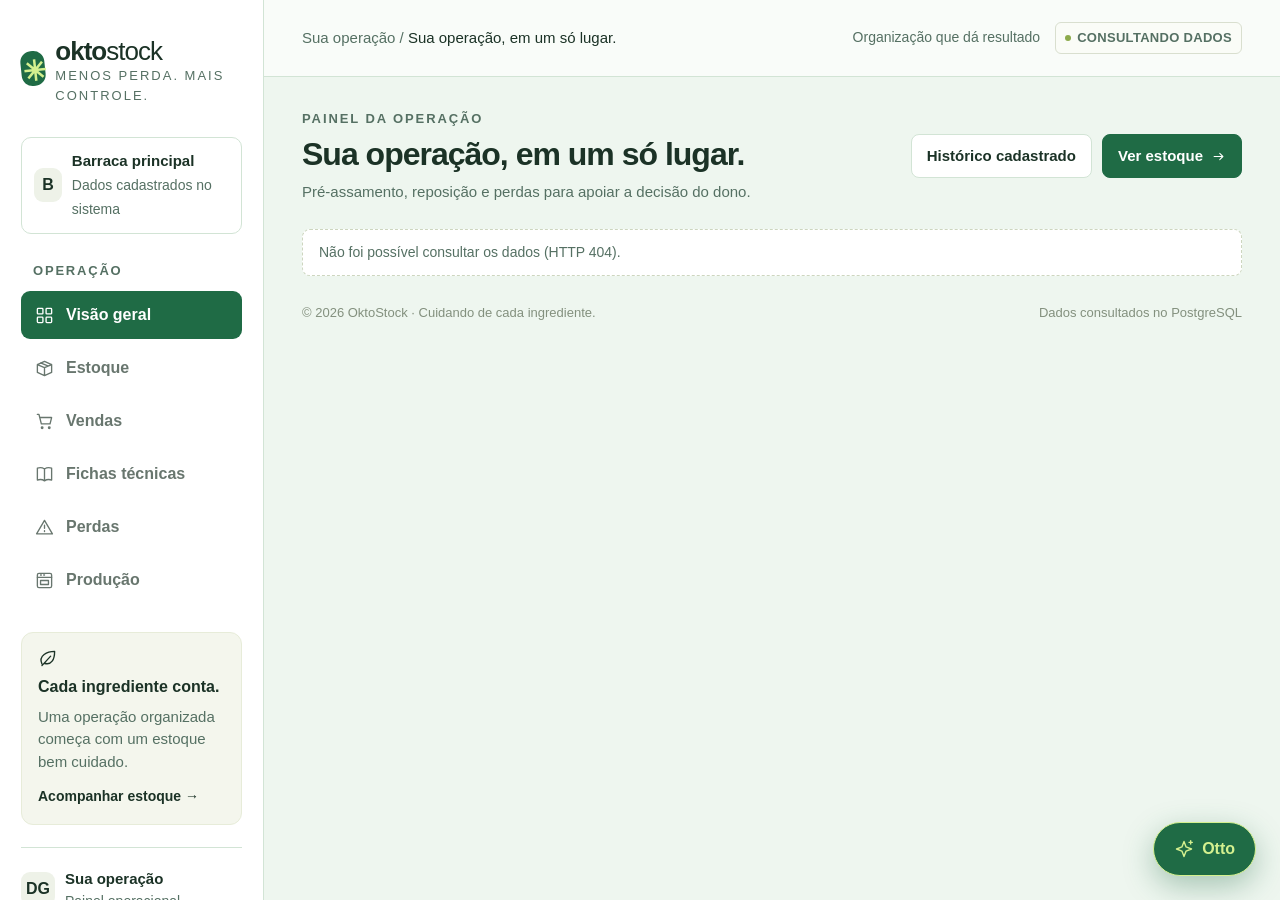
==== commit b7e7c4c4: "Filtros no painel, Otto em botao flutuante e tema claro verde - Filtros em todas as paginas: periodo" ====
--- a/frontend/index.html
+++ b/frontend/index.html
@@ -56,12 +56,6 @@
                 d="M12 5c-3-2-6-2-9-1v15c3-1 6-1 9 1 3-2 6-2 9-1V4c-3-1-6-1-9 1Zm0 0v15"
               /></svg
             ><span>Fichas técnicas</span></a
-          ><a href="agente.html" aria-label="Otto · assistente IA"
-            ><svg class="icon" viewBox="0 0 24 24" aria-hidden="true">
-              <path
-                d="m12 3 2.5 6.5L21 12l-6.5 2.5L12 21l-2.5-6.5L3 12l6.5-2.5ZM20 2v4m-2-2h4"
-              /></svg
-            ><span>Otto · assistente IA</span><span class="nav-tag">IA</span></a
           >
           <a href="perdas.html" aria-label="Perdas"
             ><svg class="icon" viewBox="0 0 24 24" aria-hidden="true">
@@ -124,11 +118,6 @@
             </div>
           </section>
           <div class="notice" id="connection-status" role="status">Carregando dados da operação…</div>
-          <form id="panel-login" class="panel panel-body" hidden>
-            <label for="panel-token">Token de usuário do OktoStock</label>
-            <input id="panel-token" type="password" autocomplete="off" required />
-            <button class="button primary" type="submit">Conectar</button>
-          </form>
           <div id="live-content" aria-live="polite"></div>
           <noscript>Ative o JavaScript para consultar os registros da operação.</noscript>
           <footer class="footer">
@@ -138,6 +127,7 @@
         </div>
       </main>
     </div>
+    <script src="otto.js" defer></script>
     <script src="painel.js" defer></script>
   </body>
 </html>
--- a/frontend/styles.css
+++ b/frontend/styles.css
@@ -1,12 +1,13 @@
 @charset "UTF-8";
 :root {
-  --ink: #202e2b;
-  --muted: #718078;
-  --paper: #f6f7f2;
-  --line: #e4e8df;
-  --green: #233d32;
-  --lime: #d7ed91;
-  --orange: #c77a29;
+  --ink: #1b3226;
+  --muted: #557063;
+  --paper: #eef6ef;
+  --surface: #ffffff;
+  --line: #d2e4d5;
+  --green: #1f6b45;
+  --lime: #d4f08f;
+  --orange: #b86a1c;
   --white: #fff;
   --red: #a84838;
   --radius: 16px;
@@ -24,7 +25,7 @@
     BlinkMacSystemFont,
     "Segoe UI",
     sans-serif;
-  font-size: 14px;
+  font-size: 16px;
   line-height: 1.5;
 }
 a {
@@ -67,7 +68,7 @@
 }
 .layout {
   display: grid;
-  grid-template-columns: 236px minmax(0, 1fr);
+  grid-template-columns: 264px minmax(0, 1fr);
   min-height: 100vh;
 }
 .sidebar {
@@ -85,7 +86,7 @@
   display: flex;
   align-items: center;
   gap: 10px;
-  font-size: 24px;
+  font-size: 26px;
   font-weight: 800;
   letter-spacing: -1px;
 }
@@ -98,10 +99,10 @@
   place-items: center;
   border-radius: 11px;
   transform: rotate(-6deg);
-  font-size: 25px;
+  font-size: 28px;
 }
 .brand small {
-  font-size: 10px;
+  font-size: 13px;
   font-weight: 500;
   letter-spacing: 2px;
   display: block;
@@ -128,14 +129,14 @@
 }
 .workspace strong {
   display: block;
-  font-size: 12px;
+  font-size: 15px;
 }
 .workspace span {
-  font-size: 11px;
+  font-size: 14px;
   color: var(--muted);
 }
 .nav-label {
-  font-size: 10px;
+  font-size: 13px;
   color: var(--muted);
   font-weight: 700;
   letter-spacing: 1.8px;
@@ -173,7 +174,7 @@
   flex-shrink: 0;
 }
 .nav-tag {
-  font-size: 9px;
+  font-size: 12px;
   background: var(--lime);
   color: var(--green);
   border-radius: 4px;
@@ -189,14 +190,14 @@
   border: 1px solid #e7ecd9;
   padding: 16px;
   border-radius: 12px;
-  font-size: 12px;
+  font-size: 15px;
 }
 .tip p {
   color: var(--muted);
   margin: 7px 0 12px;
 }
 .tip a {
-  font-size: 11px;
+  font-size: 14px;
   font-weight: 650;
 }
 .profile {
@@ -208,12 +209,12 @@
   align-items: center;
 }
 .profile strong {
-  font-size: 12px;
+  font-size: 15px;
 }
 .profile small {
   display: block;
   color: var(--muted);
-  font-size: 11px;
+  font-size: 14px;
 }
 .main {
   min-width: 0;
@@ -228,7 +229,7 @@
   gap: 15px;
 }
 .crumb {
-  font-size: 12px;
+  font-size: 15px;
   color: var(--muted);
 }
 .crumb strong {
@@ -239,7 +240,7 @@
   display: flex;
   gap: 15px;
   align-items: center;
-  font-size: 11px;
+  font-size: 14px;
   color: var(--muted);
 }
 .demo-badge {
@@ -249,7 +250,7 @@
   padding: 5px 9px;
   border: 1px solid #d9dfcf;
   border-radius: 6px;
-  font-size: 10px;
+  font-size: 13px;
   font-weight: 650;
   letter-spacing: 0.3px;
   background: #fafcf7;
@@ -275,33 +276,33 @@
 }
 .eyebrow {
   text-transform: uppercase;
-  font-size: 10px;
+  font-size: 13px;
   letter-spacing: 1.9px;
   color: var(--muted);
   font-weight: 700;
   margin: 0 0 6px;
 }
 h1 {
-  font-size: 29px;
+  font-size: 32px;
   line-height: 1.25;
   letter-spacing: -1px;
   margin: 0 0 7px;
   font-weight: 650;
 }
 h2 {
-  font-size: 16px;
+  font-size: 18px;
   letter-spacing: -0.3px;
   margin: 0;
 }
 h3 {
-  font-size: 14px;
+  font-size: 16px;
   margin: 0;
 }
 p {
   margin: 0;
 }
 .subtext {
-  font-size: 12px;
+  font-size: 15px;
   color: var(--muted);
 }
 .actions {
@@ -319,7 +320,7 @@
   border-radius: 8px;
   background: #fff;
   font-weight: 600;
-  font-size: 12px;
+  font-size: 15px;
   white-space: nowrap;
 }
 .button.primary {
@@ -343,7 +344,7 @@
   padding: 12px 17px;
   border-radius: 10px;
   margin-bottom: 25px;
-  font-size: 12px;
+  font-size: 15px;
 }
 .banner .icon {
   color: #61773b;
@@ -352,7 +353,7 @@
   margin-left: auto;
   white-space: nowrap;
   font-weight: 600;
-  font-size: 11px;
+  font-size: 14px;
 }
 .metrics {
   display: grid;
@@ -370,7 +371,7 @@
   display: flex;
   justify-content: space-between;
   color: var(--muted);
-  font-size: 12px;
+  font-size: 15px;
   align-items: center;
   margin-bottom: 14px;
 }
@@ -379,16 +380,16 @@
   height: 17px;
 }
 .metric-value {
-  font-size: 28px;
+  font-size: 31px;
   letter-spacing: -1.2px;
   font-weight: 650;
   line-height: 1.2;
 }
 .metric-value small {
-  font-size: 17px;
+  font-size: 19px;
 }
 .metric-foot {
-  font-size: 10px;
+  font-size: 13px;
   color: var(--muted);
   margin-top: 11px;
 }
@@ -429,12 +430,12 @@
   gap: 12px;
 }
 .panel-head p {
-  font-size: 11px;
+  font-size: 14px;
   color: var(--muted);
   margin-top: 4px;
 }
 .panel-head > a {
-  font-size: 11px;
+  font-size: 14px;
   color: #65783e;
   font-weight: 600;
 }
@@ -442,7 +443,7 @@
   padding: 18px 23px 23px;
 }
 .period {
-  font-size: 10px;
+  font-size: 13px;
   padding: 6px 9px;
   background: #f5f7ef;
   border: 1px solid var(--line);
@@ -452,7 +453,7 @@
 .legend {
   display: flex;
   gap: 15px;
-  font-size: 10px;
+  font-size: 13px;
   color: var(--muted);
   padding: 4px 23px;
 }
@@ -489,7 +490,7 @@
   position: absolute;
   left: -46px;
   top: -5px;
-  font-size: 9px;
+  font-size: 12px;
   color: var(--muted);
 }
 .chart:after {
@@ -497,7 +498,7 @@
   position: absolute;
   left: -30px;
   bottom: -5px;
-  font-size: 9px;
+  font-size: 12px;
   color: var(--muted);
 }
 .bar-pair {
@@ -521,14 +522,14 @@
   bottom: -23px;
   left: 50%;
   transform: translateX(-50%);
-  font-size: 10px;
+  font-size: 13px;
   color: var(--muted);
 }
 .chart-footer {
   margin: 38px 23px 19px;
   padding-top: 12px;
   border-top: 1px solid var(--line);
-  font-size: 10px;
+  font-size: 13px;
   color: var(--muted);
   display: flex;
   justify-content: space-between;
@@ -553,10 +554,10 @@
   color: var(--lime);
 }
 .ai-panel h2 {
-  font-size: 18px;
+  font-size: 20px;
 }
 .ai-intro {
-  font-size: 12px;
+  font-size: 15px;
   color: #d1dccd;
   line-height: 1.7;
   margin: 12px 0 21px;
@@ -573,12 +574,12 @@
   width: 17px;
 }
 .ai-item p {
-  font-size: 11px;
+  font-size: 14px;
   color: #c5d2bf;
   margin-top: 4px;
 }
 .ai-item strong {
-  font-size: 12px;
+  font-size: 15px;
   font-weight: 550;
 }
 .ai-panel .button {
@@ -601,11 +602,11 @@
   width: 100%;
   text-align: left;
   white-space: nowrap;
-  font-size: 12px;
+  font-size: 15px;
 }
 th {
   color: var(--muted);
-  font-size: 10px;
+  font-size: 13px;
   font-weight: 500;
   background: #fafbf7;
   padding: 12px 23px;
@@ -624,13 +625,13 @@
 .item-title small {
   display: block;
   color: var(--muted);
-  font-size: 10px;
+  font-size: 13px;
   font-weight: 400;
   margin-top: 3px;
 }
 .pill {
   padding: 4px 8px;
-  font-size: 10px;
+  font-size: 13px;
   display: inline-block;
   border-radius: 5px;
   background: #eef3e3;
@@ -656,7 +657,7 @@
   border: 0;
 }
 .rank-number {
-  font-size: 10px;
+  font-size: 13px;
   color: var(--muted);
   width: 17px;
 }
@@ -667,31 +668,31 @@
   background: #f4ead5;
   display: grid;
   place-items: center;
-  font-size: 18px;
+  font-size: 20px;
 }
 .rank-item strong {
-  font-size: 12px;
+  font-size: 15px;
 }
 .rank-item small {
   display: block;
-  font-size: 10px;
+  font-size: 13px;
   color: var(--muted);
 }
 .rank-item .count {
   margin-left: auto;
-  font-size: 12px;
+  font-size: 15px;
   font-weight: 650;
 }
 .footer {
   display: flex;
   justify-content: space-between;
-  font-size: 10px;
+  font-size: 13px;
   color: #83907e;
   margin-top: 27px;
   gap: 15px;
 }
 .notice {
-  font-size: 11px;
+  font-size: 14px;
   color: var(--muted);
   padding: 12px 16px;
   background: #fff;
@@ -704,7 +705,7 @@
   gap: 20px;
   margin: 0 0 22px;
   border-bottom: 1px solid var(--line);
-  font-size: 12px;
+  font-size: 15px;
 }
 .tabs a {
   padding: 0 3px 12px;
@@ -724,7 +725,7 @@
   display: flex;
   align-items: center;
   justify-content: center;
-  font-size: 60px;
+  font-size: 66px;
   border-bottom: 1px solid var(--line);
 }
 .recipe-art.orange {
@@ -742,7 +743,7 @@
   gap: 8px;
 }
 .recipe-card p {
-  font-size: 12px;
+  font-size: 15px;
   color: var(--muted);
   margin: 8px 0 17px;
 }
@@ -751,21 +752,21 @@
   justify-content: space-between;
   padding: 12px 0;
   border-top: 1px solid var(--line);
-  font-size: 11px;
+  font-size: 14px;
 }
 .recipe-info strong {
-  font-size: 15px;
+  font-size: 17px;
 }
 .recipe-card summary {
   cursor: pointer;
-  font-size: 12px;
+  font-size: 15px;
   font-weight: 600;
   padding: 12px 0 0;
   color: #526c31;
 }
 .recipe-card ul {
   padding-left: 17px;
-  font-size: 11px;
+  font-size: 14px;
   color: var(--muted);
 }
 .agent-grid {
@@ -777,14 +778,14 @@
   padding: 35px 32px;
 }
 .agent-welcome h2 {
-  font-size: 25px;
+  font-size: 28px;
   margin: 18px 0 10px;
   letter-spacing: -0.7px;
 }
 .agent-welcome > p {
   max-width: 440px;
   color: var(--muted);
-  font-size: 13px;
+  font-size: 15px;
   line-height: 1.8;
 }
 .suggestions {
@@ -804,11 +805,11 @@
   margin-bottom: 12px;
 }
 .suggestion strong {
-  font-size: 12px;
+  font-size: 15px;
   display: block;
 }
 .suggestion p {
-  font-size: 11px;
+  font-size: 14px;
   color: var(--muted);
   margin-top: 5px;
 }
@@ -826,14 +827,14 @@
   resize: vertical;
   min-height: 60px;
   color: var(--muted);
-  font-size: 12px;
+  font-size: 15px;
 }
 .question-bottom {
   display: flex;
   justify-content: space-between;
   align-items: center;
   gap: 12px;
-  font-size: 10px;
+  font-size: 13px;
   color: var(--muted);
 }
 .status-list {
@@ -847,13 +848,13 @@
   display: flex;
   justify-content: space-between;
   gap: 10px;
-  font-size: 12px;
+  font-size: 15px;
 }
 .status-list li:last-child {
   border: 0;
 }
 .help {
-  font-size: 12px;
+  font-size: 15px;
   color: var(--muted);
   line-height: 1.8;
 }
@@ -871,7 +872,7 @@
   background: #f1f4eb;
   border-radius: 4px;
   padding: 2px 5px;
-  font-size: 11px;
+  font-size: 14px;
   overflow-wrap: anywhere;
 }
 .callout {
@@ -882,7 +883,7 @@
   margin-top: 20px;
 }
 .callout p {
-  font-size: 12px;
+  font-size: 15px;
   color: #67745a;
   margin: 8px 0 0;
 }
@@ -891,11 +892,11 @@
   gap: 30px;
   padding: 21px 23px;
   border-top: 1px solid var(--line);
-  font-size: 12px;
+  font-size: 15px;
 }
 .sales-summary strong {
   display: block;
-  font-size: 18px;
+  font-size: 20px;
   margin-top: 4px;
 }
 .mobile-label {
@@ -911,7 +912,7 @@
 }
 @media (max-width: 1150px) {
   .layout {
-    grid-template-columns: 200px minmax(0, 1fr);
+    grid-template-columns: 236px minmax(0, 1fr);
   }
   .sidebar {
     padding: 28px 14px;
@@ -929,7 +930,7 @@
     padding: 16px;
   }
   .metric-value {
-    font-size: 24px;
+    font-size: 26px;
   }
   .grid-main,
   .two-cols {
@@ -1005,13 +1006,13 @@
   }
   .brand {
     justify-content: flex-start;
-    font-size: 21px;
+    font-size: 23px;
   }
   .brand-name {
     display: block;
   }
   .brand small {
-    font-size: 8px;
+    font-size: 12px;
   }
   .logo {
     height: 30px;
@@ -1039,7 +1040,7 @@
     display: none;
   }
   h1 {
-    font-size: 26px;
+    font-size: 29px;
   }
   .metrics {
     gap: 10px;
@@ -1048,21 +1049,21 @@
     padding: 15px 12px;
   }
   .metric-top {
-    font-size: 10px;
+    font-size: 13px;
     gap: 4px;
   }
   .metric-top .icon {
     width: 14px;
   }
   .metric-value {
-    font-size: 23px;
+    font-size: 25px;
   }
   .metric-foot {
-    font-size: 9px;
+    font-size: 12px;
   }
   .banner {
     align-items: flex-start;
-    font-size: 11px;
+    font-size: 14px;
     padding: 12px;
     gap: 8px;
   }
@@ -1079,7 +1080,7 @@
     padding: 16px 17px 20px;
   }
   .panel-head h2 {
-    font-size: 15px;
+    font-size: 17px;
   }
   .cards {
     grid-template-columns: 1fr;
@@ -1094,27 +1095,27 @@
     align-items: flex-end;
   }
   .footer {
-    font-size: 9px;
+    font-size: 12px;
   }
   .top-meta {
     gap: 0;
   }
   .demo-badge {
-    font-size: 9px;
+    font-size: 12px;
   }
   .chart {
     gap: 4%;
     margin-right: 18px;
   }
   .chart-footer {
-    font-size: 9px;
+    font-size: 12px;
   }
   .sales-summary {
     gap: 20px;
   }
   .tabs {
     gap: 18px;
-    font-size: 11px;
+    font-size: 14px;
   }
   th,
   td {
@@ -1140,7 +1141,7 @@
 .empty-state p {
   max-width: 440px;
   margin: auto;
-  font-size: 12px;
+  font-size: 15px;
   line-height: 1.8;
 }
 
@@ -1165,10 +1166,10 @@
 }
 .recipe-card .photo-credit p {
   margin-bottom: 7px;
-  font-size: 11px;
+  font-size: 14px;
 }
 .photo-credit a {
-  font-size: 11px;
+  font-size: 14px;
   text-decoration: underline;
   text-underline-offset: 3px;
 }
@@ -1182,6 +1183,150 @@
 .live-panel { margin-bottom: 24px; }
 .live-recipes { grid-template-columns: repeat(auto-fit, minmax(min(100%, 340px), 1fr)); align-items: start; }
 #live-content .metric-value { font-size: clamp(1.3rem, 2vw, 2rem); }
-#panel-login { margin-bottom: 24px; }
-#panel-login input { padding: 12px; margin: 8px; max-width: 100%; }
 [hidden] { display: none !important; }
+
+/* Botão flutuante e janela do Otto */
+.otto-fab {
+  position: fixed;
+  right: 24px;
+  bottom: 24px;
+  z-index: 20;
+  display: inline-flex;
+  align-items: center;
+  gap: 8px;
+  padding: 14px 20px;
+  border: 1px solid var(--lime);
+  border-radius: 999px;
+  background: var(--green);
+  color: var(--lime);
+  font-weight: 700;
+  box-shadow: 0 10px 30px rgba(31, 107, 69, 0.35);
+}
+.otto-fab:hover {
+  background: var(--lime);
+  color: var(--green);
+}
+.otto-fab .icon {
+  width: 20px;
+  height: 20px;
+}
+.otto-chat {
+  position: fixed;
+  right: 24px;
+  bottom: 88px;
+  z-index: 20;
+  width: min(400px, calc(100vw - 32px));
+  max-height: min(70vh, 620px);
+  overflow-y: auto;
+  display: grid;
+  gap: 10px;
+  padding: 18px;
+  border: 1px solid var(--line);
+  border-radius: var(--radius);
+  background: var(--surface);
+  color: var(--ink);
+  box-shadow: 0 18px 50px rgba(27, 50, 38, 0.18);
+}
+.otto-chat[hidden] {
+  display: none;
+}
+.otto-chat header {
+  display: flex;
+  justify-content: space-between;
+  align-items: center;
+}
+.otto-chat header strong {
+  display: inline-flex;
+  gap: 8px;
+  align-items: center;
+  color: var(--green);
+}
+.otto-chat header .icon {
+  width: 18px;
+  height: 18px;
+}
+.otto-close {
+  border: 0;
+  background: none;
+  color: var(--muted);
+  font-size: 26px;
+  line-height: 1;
+}
+.otto-chat label {
+  color: var(--muted);
+  font-size: 15px;
+}
+.otto-chat textarea {
+  min-height: 84px;
+  padding: 10px;
+  border: 1px solid var(--line);
+  border-radius: 10px;
+  background: var(--paper);
+  color: var(--ink);
+  resize: vertical;
+}
+.otto-actions {
+  display: flex;
+  justify-content: space-between;
+  align-items: center;
+}
+.otto-actions span {
+  color: var(--muted);
+  font-size: 15px;
+}
+.otto-output {
+  margin: 0;
+  white-space: pre-wrap;
+}
+.otto-output:empty {
+  display: none;
+}
+@media (max-width: 600px) {
+  .otto-fab {
+    right: 16px;
+    bottom: 16px;
+  }
+  .otto-chat {
+    right: 16px;
+    bottom: 76px;
+  }
+}
+
+/* Barra de filtros das páginas */
+.filters {
+  display: flex;
+  flex-wrap: wrap;
+  align-items: flex-end;
+  gap: 14px;
+  padding: 18px 20px;
+  margin-bottom: 22px;
+}
+.filter-field {
+  display: grid;
+  gap: 6px;
+  min-width: 160px;
+  flex: 1 1 160px;
+}
+.filter-field span {
+  color: var(--muted);
+  font-size: 13px;
+  font-weight: 600;
+  letter-spacing: 0.02em;
+}
+.filter-field input,
+.filter-field select {
+  width: 100%;
+  padding: 10px 12px;
+  border: 1px solid var(--line);
+  border-radius: 10px;
+  background: var(--paper);
+  color: var(--ink);
+  font: inherit;
+}
+.filter-field select:focus-visible {
+  outline: 3px solid #6e8937;
+  outline-offset: 2px;
+}
+.filters > .button {
+  flex: 0 0 auto;
+}
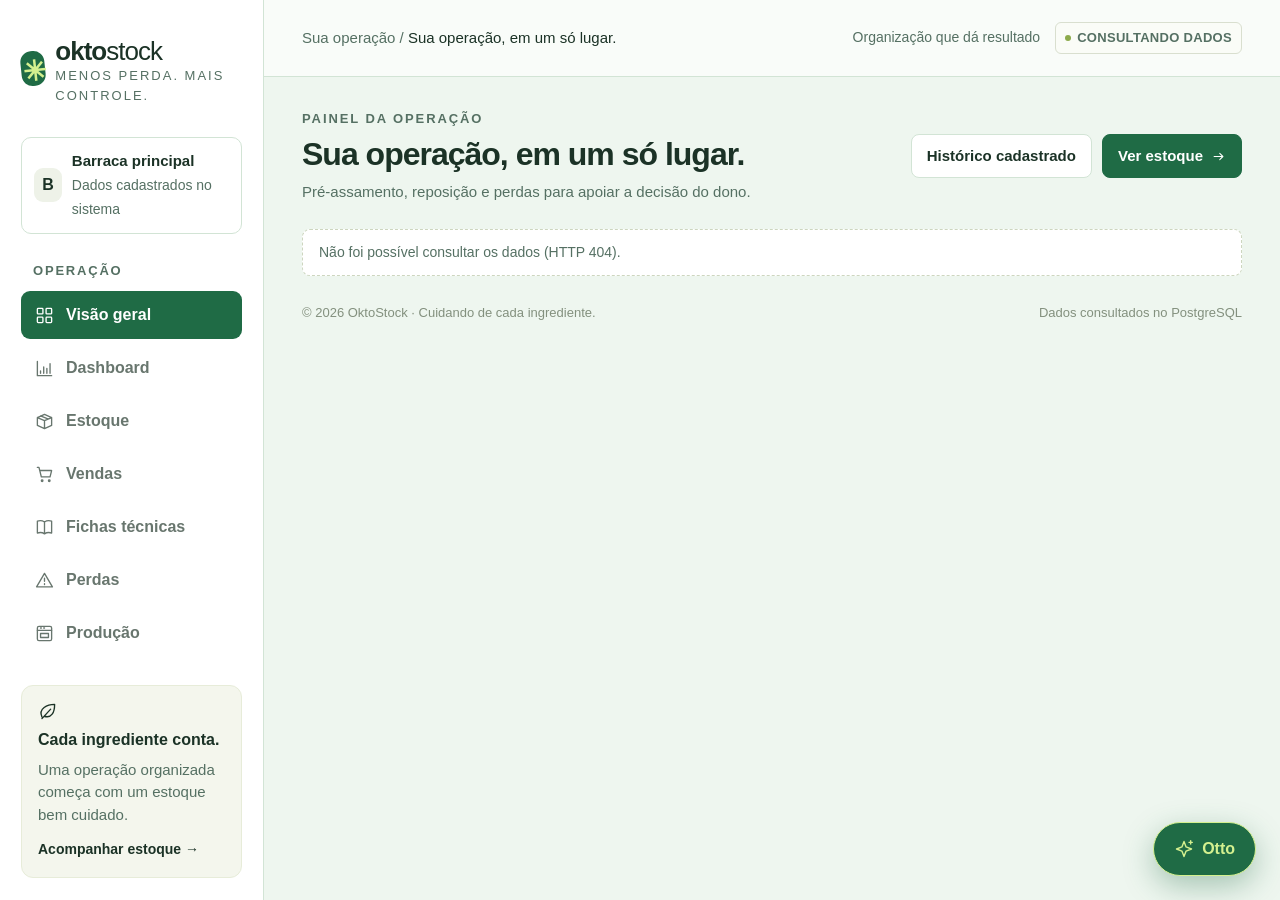
==== commit ec4b8cbc: "Dashboard grafica em tempo real e filtros recolhiveis - Nova pagina dashboard.html: indicadores, rec" ====
--- a/frontend/index.html
+++ b/frontend/index.html
@@ -38,6 +38,11 @@
               <rect x="3" y="14" width="7" height="7" rx="1" />
               <rect x="14" y="14" width="7" height="7" rx="1" /></svg
             ><span>Visão geral</span></a
+          ><a href="dashboard.html" aria-label="Dashboard"
+            ><svg class="icon" viewBox="0 0 24 24" aria-hidden="true">
+              <path d="M3 3v18h18" />
+              <path d="M7 15v3M11 10v8M15 12v6M19 6v12" /></svg
+            ><span>Dashboard</span></a
           ><a href="estoque.html" aria-label="Estoque"
             ><svg class="icon" viewBox="0 0 24 24" aria-hidden="true">
               <path
--- a/frontend/styles.css
+++ b/frontend/styles.css
@@ -1330,3 +1330,262 @@
 .filters > .button {
   flex: 0 0 auto;
 }
+
+/* Barra de filtros recolhível */
+.filters-toggle {
+  margin-bottom: 22px;
+}
+.filters-toggle > summary {
+  display: inline-flex;
+  align-items: center;
+  gap: 8px;
+  padding: 10px 16px;
+  border: 1px solid var(--line);
+  border-radius: 999px;
+  background: var(--surface);
+  color: var(--green);
+  font-weight: 700;
+  cursor: pointer;
+  list-style: none;
+}
+.filters-toggle > summary::-webkit-details-marker {
+  display: none;
+}
+.filters-toggle > summary::before {
+  content: "▸";
+  transition: transform 0.15s;
+}
+.filters-toggle[open] > summary::before {
+  transform: rotate(90deg);
+}
+.filters-toggle .filters {
+  margin: 12px 0 0;
+}
+
+/* Dashboard em tempo real */
+.live-indicator {
+  white-space: nowrap;
+  display: inline-flex;
+  align-items: center;
+  gap: 8px;
+  padding: 8px 14px;
+  border: 1px solid var(--line);
+  border-radius: 999px;
+  background: var(--surface);
+  font-weight: 700;
+  font-size: 14px;
+}
+.live-dot {
+  width: 10px;
+  height: 10px;
+  border-radius: 50%;
+  background: #b9c4bc;
+}
+.live-indicator[data-state="online"] .live-dot {
+  background: #1f8a4c;
+  box-shadow: 0 0 0 0 rgba(31, 138, 76, 0.5);
+  animation: live-pulse 2s infinite;
+}
+.live-indicator[data-state="offline"] .live-dot {
+  background: #c77a29;
+}
+@keyframes live-pulse {
+  70% { box-shadow: 0 0 0 8px rgba(31, 138, 76, 0); }
+  100% { box-shadow: 0 0 0 0 rgba(31, 138, 76, 0); }
+}
+@media (prefers-reduced-motion: reduce) {
+  .live-indicator[data-state="online"] .live-dot { animation: none; }
+  .dash.flash .kpi-value { animation: none; }
+}
+.kpi-grid {
+  display: grid;
+  grid-template-columns: repeat(auto-fit, minmax(170px, 1fr));
+  gap: 14px;
+  margin-bottom: 18px;
+}
+.kpi {
+  display: grid;
+  gap: 4px;
+  padding: 16px 18px;
+  border: 1px solid var(--line);
+  border-radius: var(--radius);
+  background: var(--surface);
+}
+.kpi-label {
+  color: var(--muted);
+  font-size: 14px;
+}
+.kpi-value {
+  font-size: 26px;
+  line-height: 1.15;
+  color: var(--ink);
+}
+.kpi-foot {
+  color: var(--muted);
+  font-size: 13px;
+}
+.kpi.alert {
+  border-color: #e7b9ae;
+}
+.kpi.alert .kpi-foot {
+  color: var(--red);
+  font-weight: 700;
+}
+.dash.flash .kpi-value {
+  animation: value-flash 1.2s ease-out;
+}
+@keyframes value-flash {
+  from { color: #1f8a4c; }
+}
+.dash-grid {
+  display: grid;
+  grid-template-columns: repeat(2, minmax(0, 1fr));
+  gap: 18px;
+}
+.dash-card {
+  padding: 18px 20px;
+  overflow: visible;
+}
+.dash-card.wide {
+  grid-column: 1 / -1;
+}
+.dash-head {
+  margin-bottom: 14px;
+}
+.dash-head h2 {
+  margin: 0;
+  font-size: 19px;
+}
+.dash-head p {
+  margin: 2px 0 0;
+  color: var(--muted);
+  font-size: 14px;
+}
+.dash-empty {
+  color: var(--muted);
+  margin: 12px 0;
+}
+.columns-svg {
+  width: 100%;
+  height: auto;
+  max-height: 300px;
+  display: block;
+}
+.columns-svg .grid-line {
+  stroke: var(--line);
+  stroke-width: 1;
+}
+.columns-svg .axis-label {
+  fill: var(--muted);
+  font-size: 12px;
+}
+.columns-svg .hit {
+  fill: transparent;
+}
+.columns-svg .hit:hover + .column,
+.columns-svg .column:hover {
+  opacity: 0.85;
+}
+.chart-legend {
+  display: flex;
+  gap: 18px;
+  margin-top: 8px;
+  color: var(--muted);
+  font-size: 14px;
+}
+.legend-item {
+  display: inline-flex;
+  align-items: center;
+  gap: 6px;
+}
+.swatch {
+  width: 12px;
+  height: 12px;
+  border-radius: 3px;
+}
+.bar-list {
+  display: grid;
+  gap: 10px;
+}
+.bar-row {
+  display: grid;
+  grid-template-columns: minmax(90px, 32%) 1fr auto;
+  align-items: center;
+  gap: 10px;
+  font-size: 14px;
+}
+.bar-label {
+  overflow-wrap: anywhere;
+  line-height: 1.25;
+}
+.bar-track {
+  position: relative;
+  height: 14px;
+  border-radius: 4px;
+  background: var(--paper);
+}
+.bar-fill {
+  display: block;
+  height: 100%;
+  border-radius: 0 4px 4px 0;
+  background: var(--green);
+}
+.bar-fill.alert {
+  background: var(--red);
+}
+.bar-marker {
+  position: absolute;
+  top: -3px;
+  bottom: -3px;
+  width: 2px;
+  background: var(--ink);
+}
+.bar-value {
+  color: var(--ink);
+  font-variant-numeric: tabular-nums;
+  white-space: nowrap;
+}
+.bar-row:hover .bar-fill {
+  opacity: 0.85;
+}
+.dash-table {
+  margin-top: 12px;
+  font-size: 14px;
+}
+.dash-table summary {
+  color: var(--muted);
+  cursor: pointer;
+}
+.dash-table table,
+.recent-table {
+  width: 100%;
+  border-collapse: collapse;
+  margin-top: 8px;
+}
+.dash-table th,
+.dash-table td,
+.recent-table th,
+.recent-table td {
+  padding: 6px 8px;
+  border-bottom: 1px solid var(--line);
+  text-align: left;
+}
+.chart-tip {
+  position: fixed;
+  z-index: 30;
+  max-width: 280px;
+  padding: 6px 10px;
+  border-radius: 8px;
+  background: var(--ink);
+  color: #fff;
+  font-size: 13px;
+  pointer-events: none;
+}
+.chart-tip[hidden] {
+  display: none;
+}
+@media (max-width: 1150px) {
+  .dash-grid {
+    grid-template-columns: minmax(0, 1fr);
+  }
+}
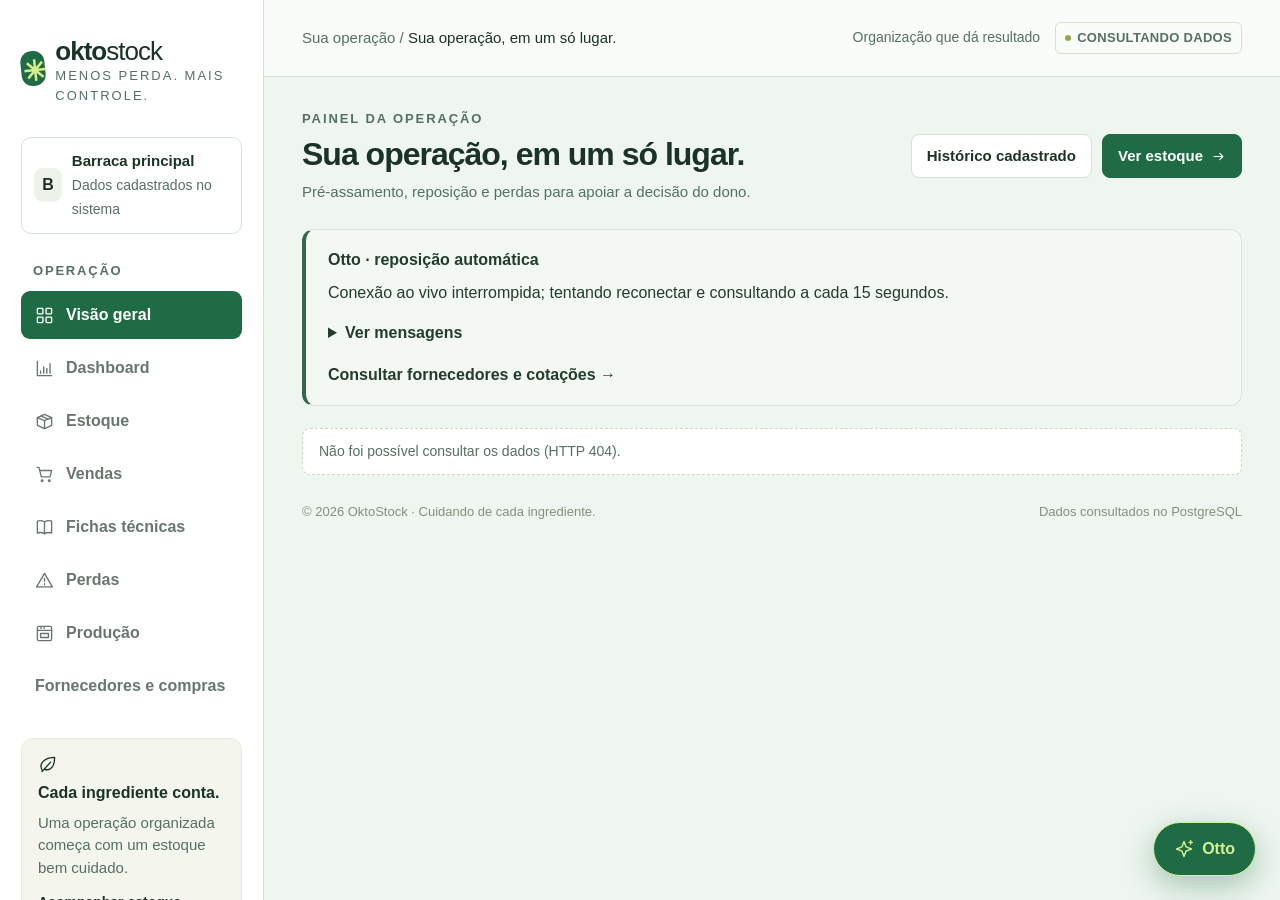
==== commit b644e51b: "Implementa estoque por sabor, alertas Otto e comparativo de fornecedores" ====
--- a/frontend/index.html
+++ b/frontend/index.html
@@ -132,7 +132,10 @@
         </div>
       </main>
     </div>
+    <script src="unidades.js" defer></script>
     <script src="otto.js" defer></script>
+    <script src="reposicao.js" defer></script>
+    <script src="prontos.js" defer></script>
     <script src="painel.js" defer></script>
   </body>
 </html>
--- a/frontend/styles.css
+++ b/frontend/styles.css
@@ -1589,3 +1589,29 @@
     grid-template-columns: minmax(0, 1fr);
   }
 }
+
+/* Reposição e cadastros reais */
+.replenishment-notice {padding:18px 22px; margin:0 0 22px; border:1px solid #d8e6db; border-left:4px solid #34664d; border-radius:12px; background:#f3f8f3; color:#233c2d;}
+.replenishment-notice p {margin:8px 0; line-height:1.6;}
+.replenishment-notice a {display:inline-block; margin-top:10px; font-weight:600;}
+.replenishment-notice summary {cursor:pointer; padding:8px 0; font-weight:600;}
+.replenishment-message {padding:12px; background:white; border-radius:8px; border:1px solid #e0e7dd;}
+.purchase-form {padding:20px; display:grid; grid-template-columns:repeat(auto-fit,minmax(190px,1fr)); gap:16px;}
+.purchase-form label {display:flex; flex-direction:column; gap:7px; font-size:13px; font-weight:600;}
+.purchase-form input,.purchase-form select,.purchase-form textarea {padding:10px; border:1px solid #c8d0c9; border-radius:7px; background:white; color:#20372b; width:100%; font:inherit;}
+.purchase-form .wide {grid-column:1/-1;}
+.purchase-form button {align-self:end;}
+.recipe-editor {padding:16px;}
+.recipe-line {display:grid; grid-template-columns:minmax(150px,1fr) 120px auto; gap:8px; margin:8px 0;}
+.recipe-line input,.recipe-line select {min-width:0; padding:8px; border:1px solid #c8d0c9; border-radius:6px;}
+@media(max-width:600px){.recipe-line {grid-template-columns:1fr;} .purchase-form{grid-template-columns:1fr;}}
+
+.stock-editor > summary {cursor:pointer; padding:20px; font-weight:600;}
+
+.live-recipes {grid-template-columns:repeat(2,minmax(0,1fr));}
+@media(max-width:760px){.live-recipes {grid-template-columns:1fr;}}
+.recipe-photo {margin:0;}.recipe-photo img {display:block;width:100%;height:260px;object-fit:cover;border-radius:14px 14px 0 0;}.recipe-photo figcaption {padding:8px 18px;font-size:11px;color:#55715d;background:#f3f7f1;}
+.ready-overview {margin:0 0 28px;}.ready-grid{display:grid;grid-template-columns:repeat(4,minmax(0,1fr));gap:16px;margin-top:18px;}.ready-card{background:white;border:1px solid #dce7de;border-radius:14px;padding:20px;}.ready-card h3{margin:0 0 18px;font-size:15px;}.ready-count{display:block;font-size:27px;line-height:1.2;margin-bottom:12px;}.ready-card p{font-size:12px;line-height:1.6;}.ready-card progress{width:100%;height:12px;accent-color:#237047;}.ready-card.critical{border-color:#c55e42;background:#fff6ee;}.ready-card.critical progress{accent-color:#c55e42;}.ready-editor{margin-bottom:20px;}.ready-editor>summary{padding:20px;cursor:pointer;font-weight:600;}
+@media(max-width:1100px){.ready-grid{grid-template-columns:repeat(2,minmax(0,1fr));}}@media(max-width:600px){.ready-grid{grid-template-columns:1fr;}.recipe-photo img{height:220px;}}
+
+.recipe-download {margin:16px 20px;align-self:start;}
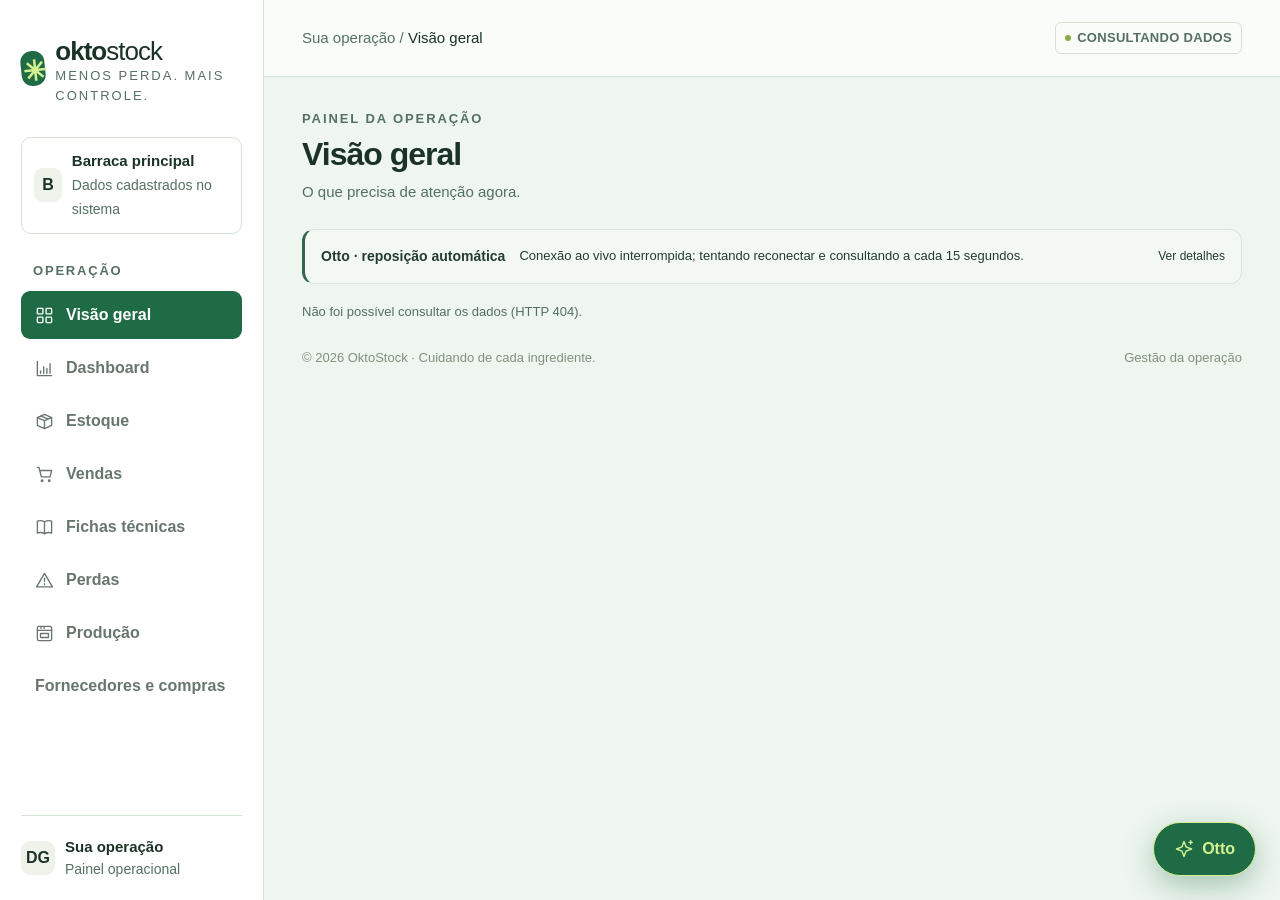
==== commit d5fc35df: "Simplifica painel e reformula fluxo de produção" ====
--- a/frontend/index.html
+++ b/frontend/index.html
@@ -8,7 +8,7 @@
       content="OktoStock — gestão de estoque e operação para sua barraca. Interface preparada para dados cadastrados."
     />
     <meta name="color-scheme" content="light" />
-    <title>Sua operação, em um só lugar. · OktoStock</title>
+    <title>Visão geral · OktoStock</title>
     <link rel="stylesheet" href="styles.css" />
   </head>
   <body>
@@ -75,14 +75,6 @@
           >
         </nav>
         <div class="sidebar-bottom">
-          <div class="tip">
-            <svg class="icon" viewBox="0 0 24 24" aria-hidden="true">
-              <path d="M5 19C0 8 12 3 21 3c0 10-4 18-13 15m-3 3L16 9" />
-            </svg>
-            <h3>Cada ingrediente conta.</h3>
-            <p>Uma operação organizada começa com um estoque bem cuidado.</p>
-            <a href="estoque.html">Acompanhar estoque →</a>
-          </div>
           <div class="profile">
             <div class="avatar">DG</div>
             <div>
@@ -95,11 +87,10 @@
         <header class="topbar">
           <div class="crumb">
             Sua operação <span aria-hidden="true">/</span>
-            <strong>Sua operação, em um só lugar.</strong>
+            <strong>Visão geral</strong>
           </div>
           <div class="top-meta">
-            <span>Organização que dá resultado</span
-            ><span class="demo-badge"
+            <span class="demo-badge"
               ><span class="dot"></span> CONSULTANDO DADOS</span
             >
           </div>
@@ -108,26 +99,19 @@
           <section class="heading">
             <div>
               <p class="eyebrow">PAINEL DA OPERAÇÃO</p>
-              <h1>Sua operação, em um só lugar.</h1>
+              <h1>Visão geral</h1>
               <p class="subtext">
-                Pré-assamento, reposição e perdas para apoiar a decisão do dono.
+                O que precisa de atenção agora.
               </p>
             </div>
-            <div class="actions">
-              <span class="button">Histórico cadastrado</span
-              ><a class="button primary" href="estoque.html"
-                >Ver estoque
-                <svg class="icon" viewBox="0 0 24 24" aria-hidden="true">
-                  <path d="M5 12h14m-5-5 5 5-5 5" /></svg
-              ></a>
-            </div>
+
           </section>
           <div class="notice" id="connection-status" role="status">Carregando dados da operação…</div>
           <div id="live-content" aria-live="polite"></div>
           <noscript>Ative o JavaScript para consultar os registros da operação.</noscript>
           <footer class="footer">
             <span>© 2026 OktoStock · Cuidando de cada ingrediente.</span
-            ><span>Dados consultados no PostgreSQL</span>
+            ><span>Gestão da operação</span>
           </footer>
         </div>
       </main>
--- a/frontend/styles.css
+++ b/frontend/styles.css
@@ -1275,6 +1275,7 @@
   font-size: 15px;
 }
 .otto-output {
+  overflow-wrap: anywhere;
   margin: 0;
   white-space: pre-wrap;
 }
@@ -1615,3 +1616,52 @@
 @media(max-width:1100px){.ready-grid{grid-template-columns:repeat(2,minmax(0,1fr));}}@media(max-width:600px){.ready-grid{grid-template-columns:1fr;}.recipe-photo img{height:220px;}}
 
 .recipe-download {margin:16px 20px;align-self:start;}
+
+.otto-price-proposal { white-space: normal; margin-top: 18px; padding-top: 14px; border-top: 1px solid var(--line); }
+.otto-price-proposal h3 { margin: 0 0 10px; font-size: 18px; }
+.otto-price-proposal p { margin: 10px 0; }
+.otto-price-proposal>a { display: block; margin-top: 10px; }
+.otto-price-actions { display: flex; flex-wrap: wrap; gap: 8px; margin-top: 12px; }
+
+#dashboard-price-references { min-width: 0; margin-top: 18px; }
+
+/* Visão enxuta: ações principais à vista, detalhes sob demanda. */
+#connection-status.notice {padding:0;margin:0 0 16px;border:0;background:none;font-size:13px;color:var(--muted);}
+.replenishment-notice {padding:8px 16px;margin-bottom:18px;border-left-width:3px;}
+.replenishment-notice summary {display:flex;align-items:center;gap:14px;list-style:none;}
+.replenishment-notice summary::after {content:'Ver detalhes';margin-left:auto;font-size:12px;font-weight:500;}
+.replenishment-notice details[open] summary::after {content:'Recolher';}
+.replenishment-notice summary p {margin:0;font-size:13px;font-weight:400;}
+.replenishment-notice summary strong {font-size:14px;}
+.content-fold {margin:12px 0;border:1px solid var(--line);border-radius:12px;background:var(--surface);}
+.content-fold>summary {padding:14px 18px;font-weight:600;cursor:pointer;}
+.content-fold>.panel {margin:0;border:0;box-shadow:none;}
+.content-fold .content-fold {border:0;}
+.operation-shortcuts {display:grid;grid-template-columns:repeat(4,minmax(0,1fr));gap:16px;}
+.operation-shortcut {display:flex;flex-direction:column;gap:10px;padding:24px 20px;border-top:2px solid var(--green);background:var(--surface);border-radius:0 0 12px 12px;text-decoration:none;}
+.operation-shortcut span {font-size:13px;color:var(--muted);}
+.ready-overview h2 {margin-bottom:6px;font-size:20px;}
+.ready-card {display:flex;flex-direction:column;padding:18px;}
+.ready-card h3 {min-height:36px;margin-bottom:12px;}
+.ready-card .button {margin-top:auto;align-self:flex-start;font-size:12px;}
+.ready-count {font-size:36px;}
+.empty-state {padding:22px;margin:18px 0;background:var(--paper);border:1px dashed var(--line);border-radius:12px;}
+.empty-state p {color:var(--muted);margin:8px 0 14px;}
+.text-link {display:inline-block;margin-bottom:18px;font-size:14px;font-weight:600;}
+.live-recipes {grid-template-columns:repeat(4,minmax(0,1fr));gap:16px;}
+.live-recipes .recipe-photo img {height:170px;}
+.live-recipes .panel-head {padding:16px;}
+.live-recipes .panel-head h2 {font-size:18px;}
+.live-recipes .panel-head p {font-size:12px;}
+.live-recipes .content-fold {border:0;border-top:1px solid var(--line);border-radius:0;margin:0;}
+.live-recipes .panel-body {padding:16px;font-size:13px;}
+.live-recipes .recipe-download {font-size:12px;margin:12px;}
+.live-recipes .recipe-photo figcaption {font-size:10px;padding:6px 12px;}
+.purchase-form label[hidden] {display:none;}
+@media(max-width:1150px){.live-recipes,.operation-shortcuts{grid-template-columns:repeat(2,minmax(0,1fr));}}
+@media(max-width:600px){.live-recipes,.operation-shortcuts{grid-template-columns:1fr;}.replenishment-notice summary{gap:8px;flex-wrap:wrap;}.live-recipes .recipe-photo img{height:200px;}}
+
+.ready-editor .purchase-form {grid-template-columns:repeat(3,minmax(0,1fr));}
+.live-recipes > .panel:has(.content-fold[open]) {grid-column:1/-1;}
+.live-recipes > .panel:has(.content-fold[open]) .recipe-photo img {height:240px;object-fit:contain;}
+@media(max-width:700px){.ready-editor .purchase-form{grid-template-columns:1fr;}}
